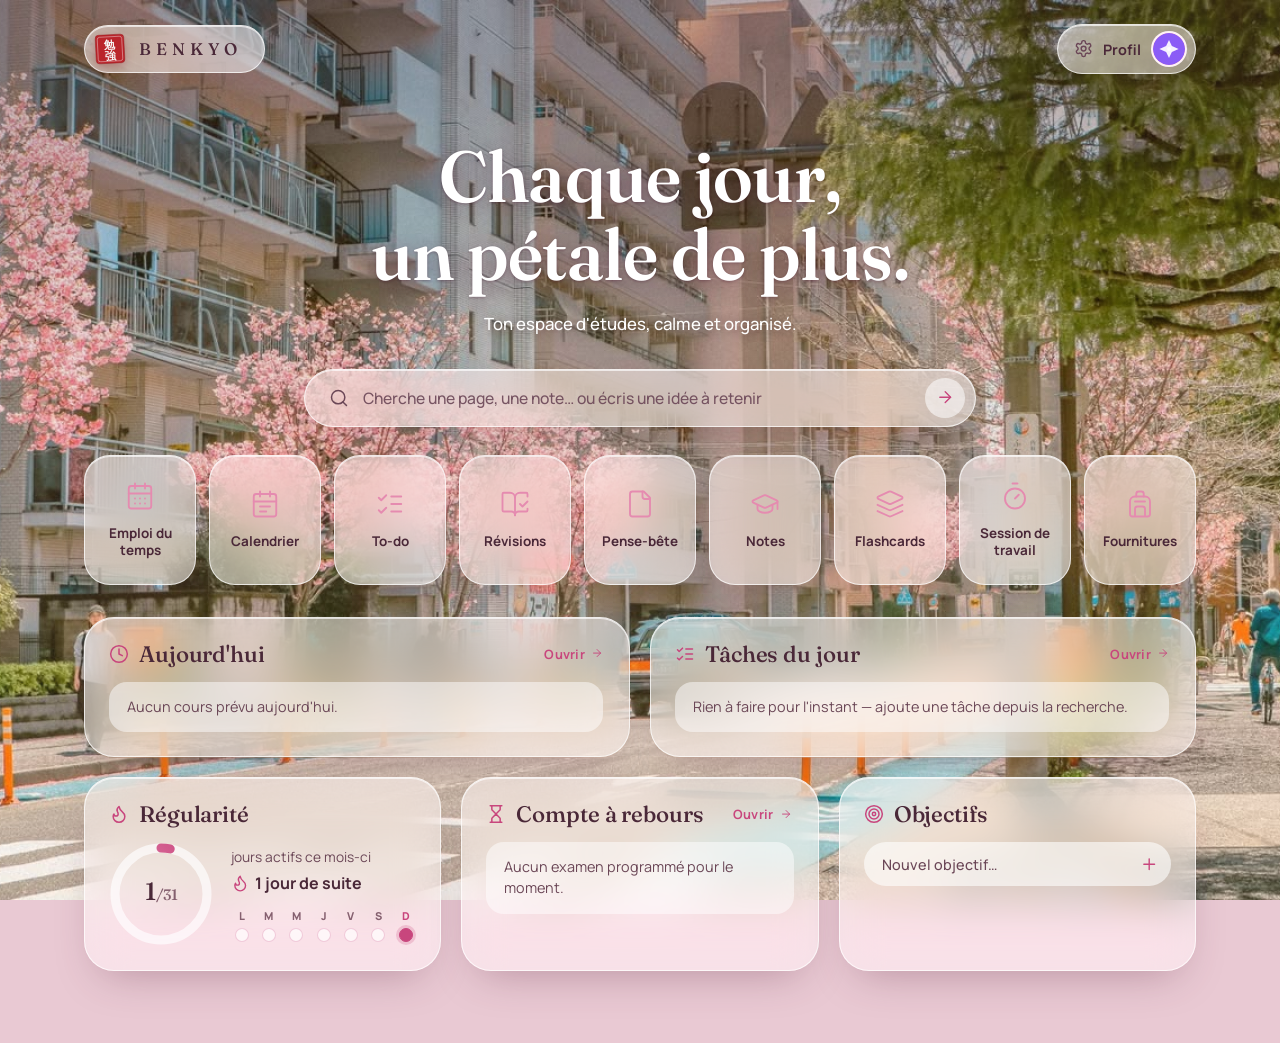
==== index.html @ 71896876 "Add files via upload" ====
<!DOCTYPE html>
<html lang="fr">
<head>
  <meta charset="UTF-8">
  <script src="firebase-config.js"></script>
  <script src="auth.js"></script>
  <meta name="viewport" content="width=device-width, initial-scale=1.0">
  <title>Benkyō — Ton espace d'études</title>
  <link rel="icon" href="favicon.ico" sizes="any">
  <link rel="icon" type="image/png" sizes="32x32" href="favicon-32x32.png">
  <link rel="icon" type="image/png" sizes="16x16" href="favicon-16x16.png">
  <link rel="icon" type="image/svg+xml" href="favicon.svg">
  <link rel="apple-touch-icon" sizes="180x180" href="apple-touch-icon.png">
  <link rel="mask-icon" href="favicon.svg" color="#c1272d">
  <meta name="theme-color" content="#e9c9d3">
  <link rel="preconnect" href="https://fonts.googleapis.com">
  <link rel="preconnect" href="https://fonts.gstatic.com" crossorigin>
  <link href="https://fonts.googleapis.com/css2?family=Fraunces:opsz,wght@9..144,500;9..144,600&family=Manrope:wght@500;600;700;800&display=swap" rel="stylesheet">
  <link rel="preload" as="image" href="fond-japon.jpg">
  <link rel="stylesheet" href="home.css">
  <script defer src="sakura.js"></script>
</head>
<body class="home">

  <!-- Icônes (sprite SVG) -->
  <svg width="0" height="0" style="position:absolute" aria-hidden="true" focusable="false">
    <defs>
      <linearGradient id="ringGrad" x1="0" y1="0" x2="1" y2="1"><stop offset="0" stop-color="#f4a3c4"/><stop offset="1" stop-color="#c8467d"/></linearGradient>
      <symbol id="i-gear" viewBox="0 0 24 24"><path d="M12.22 2h-.44a2 2 0 0 0-2 2v.18a2 2 0 0 1-1 1.73l-.43.25a2 2 0 0 1-2 0l-.15-.08a2 2 0 0 0-2.73.73l-.22.38a2 2 0 0 0 .73 2.73l.15.1a2 2 0 0 1 1 1.72v.51a2 2 0 0 1-1 1.74l-.15.09a2 2 0 0 0-.73 2.73l.22.38a2 2 0 0 0 2.73.73l.15-.08a2 2 0 0 1 2 0l.43.25a2 2 0 0 1 1 1.73V20a2 2 0 0 0 2 2h.44a2 2 0 0 0 2-2v-.18a2 2 0 0 1 1-1.73l.43-.25a2 2 0 0 1 2 0l.15.08a2 2 0 0 0 2.73-.73l.22-.39a2 2 0 0 0-.73-2.73l-.15-.08a2 2 0 0 1-1-1.74v-.5a2 2 0 0 1 1-1.74l.15-.09a2 2 0 0 0 .73-2.73l-.22-.38a2 2 0 0 0-2.73-.73l-.15.08a2 2 0 0 1-2 0l-.43-.25a2 2 0 0 1-1-1.73V4a2 2 0 0 0-2-2z"/><circle cx="12" cy="12" r="3"/></symbol>
      <symbol id="i-search" viewBox="0 0 24 24"><circle cx="11" cy="11" r="8"/><path d="m21 21-4.3-4.3"/></symbol>
      <symbol id="i-arrow" viewBox="0 0 24 24"><path d="M5 12h14"/><path d="m12 5 7 7-7 7"/></symbol>
      <symbol id="i-timetable" viewBox="0 0 24 24"><rect width="18" height="18" x="3" y="4" rx="2"/><path d="M16 2v4M8 2v4M3 10h18"/><path d="M8 14h.01M12 14h.01M16 14h.01M8 18h.01M12 18h.01M16 18h.01"/></symbol>
      <symbol id="i-calendar" viewBox="0 0 24 24"><path d="M8 2v4M16 2v4"/><rect width="18" height="18" x="3" y="4" rx="2"/><path d="M3 10h18M8 14h8M8 18h5"/></symbol>
      <symbol id="i-todo" viewBox="0 0 24 24"><path d="m3 17 2 2 4-4"/><path d="m3 7 2 2 4-4"/><path d="M13 6h8M13 12h8M13 18h8"/></symbol>
      <symbol id="i-revise" viewBox="0 0 24 24"><path d="M12 21V7"/><path d="m16 12 2 2 4-4"/><path d="M22 6V4a1 1 0 0 0-1-1h-5a4 4 0 0 0-4 4 4 4 0 0 0-4-4H3a1 1 0 0 0-1 1v13a1 1 0 0 0 1 1h6a3 3 0 0 1 3 3 3 3 0 0 1 3-3h6a1 1 0 0 0 1-1v-1.3"/></symbol>
      <symbol id="i-note" viewBox="0 0 24 24"><path d="M15 2H6a2 2 0 0 0-2 2v16a2 2 0 0 0 2 2h12a2 2 0 0 0 2-2V7Z"/><path d="M14 2v4a2 2 0 0 0 2 2h4"/></symbol>
      <symbol id="i-grades" viewBox="0 0 24 24"><path d="M21.42 10.922a1 1 0 0 0-.019-1.838L12.83 5.18a2 2 0 0 0-1.66 0L2.6 9.08a1 1 0 0 0 0 1.832l8.57 3.908a2 2 0 0 0 1.66 0z"/><path d="M22 10v6"/><path d="M6 12.5V16a6 3 0 0 0 12 0v-3.5"/></symbol>
      <symbol id="i-layers" viewBox="0 0 24 24"><path d="M12.83 2.18a2 2 0 0 0-1.66 0L2.6 6.08a1 1 0 0 0 0 1.83l8.58 3.91a2 2 0 0 0 1.66 0l8.58-3.9a1 1 0 0 0 0-1.83Z"/><path d="m22 17.65-9.17 4.16a2 2 0 0 1-1.66 0L2 17.65"/><path d="m22 12.65-9.17 4.16a2 2 0 0 1-1.66 0L2 12.65"/></symbol>
      <symbol id="i-timer" viewBox="0 0 24 24"><path d="M10 2h4"/><path d="m12 14 3-3"/><circle cx="12" cy="14" r="8"/></symbol>
      <symbol id="i-bag" viewBox="0 0 24 24"><path d="M4 10a4 4 0 0 1 4-4h8a4 4 0 0 1 4 4v10a2 2 0 0 1-2 2H6a2 2 0 0 1-2-2Z"/><path d="M9 6V4a2 2 0 0 1 2-2h2a2 2 0 0 1 2 2v2"/><path d="M8 21v-5a2 2 0 0 1 2-2h4a2 2 0 0 1 2 2v5"/><path d="M8 10h8"/></symbol>
      <symbol id="i-clock" viewBox="0 0 24 24"><circle cx="12" cy="12" r="10"/><path d="M12 6v6l4 2"/></symbol>
      <symbol id="i-flame" viewBox="0 0 24 24"><path d="M8.5 14.5A2.5 2.5 0 0 0 11 12c0-1.38-.5-2-1-3-1.07-2.14-.22-4.05 2-6 .5 2.5 2 4.9 4 6.5 2 1.6 3 3.5 3 5.5a7 7 0 1 1-14 0c0-1.15.43-2.29 1-3a2.5 2.5 0 0 0 2.5 2.5z"/></symbol>
      <symbol id="i-hourglass" viewBox="0 0 24 24"><path d="M5 22h14"/><path d="M5 2h14"/><path d="M17 22v-4.17a2 2 0 0 0-.59-1.42L12 12l-4.41 4.41A2 2 0 0 0 7 17.83V22"/><path d="M7 2v4.17a2 2 0 0 0 .59 1.42L12 12l4.41-4.41A2 2 0 0 0 17 6.17V2"/></symbol>
      <symbol id="i-target" viewBox="0 0 24 24"><circle cx="12" cy="12" r="10"/><circle cx="12" cy="12" r="6"/><circle cx="12" cy="12" r="2"/></symbol>
      <symbol id="i-plus" viewBox="0 0 24 24"><path d="M5 12h14"/><path d="M12 5v14"/></symbol>
      <symbol id="i-x" viewBox="0 0 24 24"><path d="M18 6 6 18"/><path d="m6 6 12 12"/></symbol>
      <symbol id="i-pencil" viewBox="0 0 24 24"><path d="M21.174 6.812a1 1 0 0 0-3.986-3.987L3.842 16.174a2 2 0 0 0-.5.83l-1.321 4.352a.5.5 0 0 0 .623.622l4.353-1.32a2 2 0 0 0 .83-.497z"/></symbol>
    </defs>
  </svg>

  <div class="bg" aria-hidden="true"></div>

  <div class="shell">

    <!-- Barre du haut : logo + nom du site / profil -->
    <header class="topbar">
      <a href="index.html" class="brand glass" aria-label="Benkyō — accueil">
        <svg class="logo" role="img" aria-label="Benkyō" xmlns="http://www.w3.org/2000/svg" viewBox="0 0 100 100">
  <g transform="rotate(-3 50 50)">
    <rect x="8" y="8" width="84" height="84" rx="10" fill="#c1272d"/>
    <rect x="8" y="8" width="84" height="84" rx="10" fill="none" stroke="#8f1a1f" stroke-width="2" opacity="0.6"/>
    <rect x="14" y="14" width="72" height="72" rx="7" fill="none" stroke="#ffffff" stroke-width="1.4" opacity="0.85"/>
    <text x="50" y="41" text-anchor="middle" dominant-baseline="middle" font-family="'Noto Serif JP','Hiragino Mincho ProN',serif" font-size="33" fill="#ffffff" font-weight="700">勉</text>
    <text x="50" y="75" text-anchor="middle" dominant-baseline="middle" font-family="'Noto Serif JP','Hiragino Mincho ProN',serif" font-size="33" fill="#ffffff" font-weight="700">強</text>
    <circle cx="15" cy="86" r="2.2" fill="#ffffff" opacity="0.18"/>
    <circle cx="88" cy="16" r="1.6" fill="#ffffff" opacity="0.15"/>
    <rect x="8" y="8" width="84" height="84" rx="10" fill="#000000" opacity="0.03"/>
  </g>
</svg>
        <span>BENKYO</span>
      </a>
      <a href="profil.html" class="profile-btn glass" aria-label="Mon profil">
        <svg class="icon"><use href="#i-gear"/></svg>
        <b>Profil</b>
        <img id="profile-img" alt="" hidden>
        <span id="profile-fallback" class="avatar-fallback"></span>
      </a>
    </header>

    <!-- Titre accrocheur -->
    <section class="hero">
      <h1>Chaque jour,<br>un pétale de plus.</h1>
      <p>Ton espace d'études, calme et organisé.</p>
    </section>

    <!-- Recherche / capture rapide -->
    <div class="search-wrap">
      <form class="search glass" id="search-form" role="search" autocomplete="off">
        <svg class="icon"><use href="#i-search"/></svg>
        <input id="q" type="text" placeholder="Cherche une page, une note… ou écris une idée à retenir" aria-label="Rechercher ou noter une idée" aria-controls="results" aria-expanded="false" maxlength="300">
        <button class="go" type="submit" aria-label="Valider"><svg class="icon"><use href="#i-arrow"/></svg></button>
      </form>
      <div class="results" id="results" role="listbox" hidden></div>
    </div>

    <!-- Navigation principale : une carte par onglet -->
    <nav class="nav-grid" aria-label="Navigation principale">
      <a class="nav-card glass" href="emploi-du-temps.html"><svg class="icon"><use href="#i-timetable"/></svg>Emploi du temps</a>
      <a class="nav-card glass" href="calendrier.html"><svg class="icon"><use href="#i-calendar"/></svg>Calendrier</a>
      <a class="nav-card glass" href="todo.html"><svg class="icon"><use href="#i-todo"/></svg>To-do</a>
      <a class="nav-card glass" href="revisions.html"><svg class="icon"><use href="#i-revise"/></svg>Révisions</a>
      <a class="nav-card glass" href="pense-bete.html"><svg class="icon"><use href="#i-note"/></svg>Pense-bête</a>
      <a class="nav-card glass" href="notes-moyennes.html"><svg class="icon"><use href="#i-grades"/></svg>Notes</a>
      <a class="nav-card glass" href="flashcards.html"><svg class="icon"><use href="#i-layers"/></svg>Flashcards</a>
      <a class="nav-card glass" href="pomodoro.html"><svg class="icon"><use href="#i-timer"/></svg>Session de travail</a>
      <a class="nav-card glass" href="fournitures.html"><svg class="icon"><use href="#i-bag"/></svg>Fournitures</a>
    </nav>

    <!-- Widgets -->
    <main class="widgets">

      <section class="w w-6 glass" aria-labelledby="h-today">
        <div class="w-head">
          <svg class="icon"><use href="#i-clock"/></svg>
          <h2 id="h-today">Aujourd'hui</h2>
          <a class="w-link" href="emploi-du-temps.html">Ouvrir <svg class="icon"><use href="#i-arrow"/></svg></a>
        </div>
        <ul class="list" id="w-timetable"></ul>
      </section>

      <section class="w w-6 glass" aria-labelledby="h-todos">
        <div class="w-head">
          <svg class="icon"><use href="#i-todo"/></svg>
          <h2 id="h-todos">Tâches du jour</h2>
          <a class="w-link" href="todo.html">Ouvrir <svg class="icon"><use href="#i-arrow"/></svg></a>
        </div>
        <ul class="list" id="w-todos"></ul>
      </section>

      <section class="w w-4 glass" aria-labelledby="h-reg">
        <div class="w-head">
          <svg class="icon"><use href="#i-flame"/></svg>
          <h2 id="h-reg">Régularité</h2>
        </div>
        <div class="reg">
          <div class="ring" id="ring" role="img" aria-label="Jours actifs ce mois-ci">
            <svg viewBox="0 0 104 104"><circle class="track" cx="52" cy="52" r="46"/><circle class="bar" cx="52" cy="52" r="46"/></svg>
            <b id="ring-txt">0<small>/30</small></b>
          </div>
          <div class="reg-info">
            jours actifs ce mois-ci
            <strong><svg class="icon"><use href="#i-flame"/></svg><span id="streak">0 jour de suite</span></strong>
            <div class="week" id="week"></div>
          </div>
        </div>
      </section>

      <section class="w w-4 glass" aria-labelledby="h-cd">
        <div class="w-head">
          <svg class="icon"><use href="#i-hourglass"/></svg>
          <h2 id="h-cd">Compte à rebours</h2>
          <button class="w-link" type="button" id="cd-open">Ouvrir <svg class="icon"><use href="#i-arrow"/></svg></button>
        </div>
        <div id="w-cd"></div>
      </section>

      <section class="w w-4 glass" aria-labelledby="h-goals">
        <div class="w-head">
          <svg class="icon"><use href="#i-target"/></svg>
          <h2 id="h-goals">Objectifs</h2>
        </div>
        <form class="goal-form" id="goal-form" autocomplete="off">
          <input id="goal-input" type="text" placeholder="Nouvel objectif…" aria-label="Nouvel objectif" maxlength="120">
          <button type="submit" aria-label="Ajouter l'objectif"><svg class="icon"><use href="#i-plus"/></svg></button>
        </form>
        <ul class="list goals" id="w-goals"></ul>
      </section>

    </main>
  </div>

  <!-- Modale : compte à rebours -->
  <div class="modal" id="cd-modal" hidden>
    <form class="sheet glass" id="cd-form" role="dialog" aria-modal="true" aria-labelledby="cd-title">
      <h3 id="cd-title">Compte à rebours</h3>
      <label for="cd-name">Examen / concours</label>
      <input id="cd-name" type="text" placeholder="Ex. : Bac de français" maxlength="80" required>
      <label for="cd-date">Date</label>
      <input id="cd-date" type="date" required>
      <div class="row">
        <button type="button" class="btn danger" id="cd-clear">Supprimer</button>
        <button type="button" class="btn ghost" id="cd-cancel">Annuler</button>
        <button type="submit" class="btn primary">Enregistrer</button>
      </div>
    </form>
  </div>

  <div class="toast glass" id="toast" role="status" aria-live="polite"></div>

  <script src="app.js"></script>
  <script>
  (function () {
    'use strict';

    // Affichage immédiat de la photo de profil (évite le flash du placeholder)
    function setAvatar(src) {
      var img = document.getElementById('profile-img'), fb = document.getElementById('profile-fallback');
      if (!src) return;
      img.onload = function () { img.hidden = false; fb.hidden = true; };
      img.src = src;
    }
    try { var p0 = JSON.parse(localStorage.getItem('benkyo_profile') || 'null'); if (p0 && p0.img) setAvatar(p0.img); } catch (e) {}

    var state = BenkyoStorage.load();
    BenkyoStorage.autoFlushOn(state);
    function save() { BenkyoStorage.save(state); }
    if (state.profile && state.profile.img) setAvatar(state.profile.img);

    // ---------- Utilitaires ----------
    function $(id) { return document.getElementById(id); }
    function esc(s) { return String(s == null ? '' : s).replace(/[&<>"']/g, function (c) { return { '&': '&amp;', '<': '&lt;', '>': '&gt;', '"': '&quot;', "'": '&#39;' }[c]; }); }
    function norm(s) { return String(s || '').toLowerCase().normalize('NFD').replace(/[̀-ͯ]/g, ''); }
    function stripHtml(s) { var d = document.createElement('div'); d.innerHTML = String(s || ''); return d.textContent || ''; }
    function pad(n) { return String(n).padStart(2, '0'); }
    function localKey(d) { return d.getFullYear() + '-' + pad(d.getMonth() + 1) + '-' + pad(d.getDate()); }
    // Même clé que la page To-do (elle utilise la date ISO) pour afficher les mêmes tâches
    function todoKey(d) { return d.toISOString().split('T')[0]; }
    function icon(id) { return '<svg class="icon"><use href="#i-' + id + '"/></svg>'; }
    var toastTimer;
    function toast(msg) {
      var t = $('toast'); t.textContent = msg; t.classList.add('show');
      clearTimeout(toastTimer); toastTimer = setTimeout(function () { t.classList.remove('show'); }, 2400);
    }

    // ---------- Série (même logique qu'avant) ----------
    function checkStreak() {
      if (!state.streak) state.streak = { count: 1, lastLogin: '' };
      var today = new Date().toDateString();
      if (state.streak.lastLogin !== today) {
        var y = new Date(); y.setDate(y.getDate() - 1);
        state.streak.count = (state.streak.lastLogin === y.toDateString()) ? (state.streak.count || 0) + 1 : 1;
        state.streak.lastLogin = today;
        save();
      }
    }

    // ---------- Aujourd'hui : emploi du temps ----------
    function renderTimetable() {
      var now = new Date(), idx = (now.getDay() + 6) % 7, ul = $('w-timetable');
      var mins = now.getHours() * 60 + now.getMinutes();
      function toMin(t) { var m = /^(\d{1,2}):(\d{2})/.exec(t || ''); return m ? +m[1] * 60 + +m[2] : 0; }
      var items = (state.timetable || []).filter(function (i) { return parseInt(i.day, 10) === idx; })
        .sort(function (a, b) { return toMin(a.start) - toMin(b.start); });
      if (!items.length) { ul.innerHTML = '<li class="empty">Aucun cours prévu aujourd\'hui.</li>'; return; }
      ul.innerHTML = items.map(function (i) {
        var live = mins >= toMin(i.start) && mins < toMin(i.end);
        var col = /^#[0-9a-f]{3,8}$/i.test(i.color || '') ? i.color : '';
        return '<li class="item' + (live ? ' now' : '') + '"><span class="dot"' + (col ? ' style="background:' + col + '"' : '') + '></span>' +
          '<span class="name">' + esc(i.title) + '</span>' + (live ? '<span class="live">En cours</span>' : '') +
          '<span class="when">' + esc(i.start) + ' – ' + esc(i.end) + '</span></li>';
      }).join('');
    }

    // ---------- Tâches du jour ----------
    function renderTodos() {
      var key = todoKey(new Date()), ul = $('w-todos');
      var items = (state.todos && state.todos[key]) || [];
      if (!items.length) { ul.innerHTML = '<li class="empty">Rien à faire pour l\'instant — ajoute une tâche depuis la recherche.</li>'; return; }
      ul.innerHTML = items.map(function (t, i) {
        return '<li class="item' + (t.done ? ' done' : '') + '"><input class="check" type="checkbox" data-i="' + i + '"' + (t.done ? ' checked' : '') + ' aria-label="Terminée">' +
          '<span class="name">' + esc(stripHtml(t.text)) + '</span>' + (t.time ? '<span class="when">' + esc(t.time) + '</span>' : '') + '</li>';
      }).join('');
    }
    $('w-todos').addEventListener('change', function (e) {
      var cb = e.target.closest('.check'); if (!cb) return;
      var key = todoKey(new Date()), it = state.todos[key] && state.todos[key][+cb.dataset.i];
      if (!it) return;
      it.done = cb.checked; save(); renderTodos();
      if (it.done && typeof confetti === 'function') confetti({ particleCount: 30, spread: 60, origin: { y: 0.4 } });
    });

    // ---------- Régularité ----------
    function activeDays() {
      var set = {}, s = state.stats || {}, k;
      for (k in (s.dailyLog || {})) if (s.dailyLog[k] > 0) set[k] = 1;
      for (k in (state.manualStudy || {})) if (state.manualStudy[k] > 0) set[k] = 1;
      for (k in ((state.stampBook || {}).entries || {})) set[k] = 1;
      // jours de connexion consécutifs de la série en cours
      var st = state.streak;
      if (st && st.lastLogin && st.count > 0) {
        var d = new Date(st.lastLogin);
        if (!isNaN(d)) for (var i = 0; i < st.count && i < 400; i++) { set[localKey(d)] = 1; d.setDate(d.getDate() - 1); }
      }
      return set;
    }
    function renderRegularity() {
      var set = activeDays(), now = new Date();
      var total = new Date(now.getFullYear(), now.getMonth() + 1, 0).getDate(), n = 0;
      for (var d = 1; d <= total; d++) if (set[now.getFullYear() + '-' + pad(now.getMonth() + 1) + '-' + pad(d)]) n++;
      $('ring').style.setProperty('--p', Math.min(1, n / total));
      $('ring-txt').innerHTML = n + '<small>/' + total + '</small>';
      var c = (state.streak && state.streak.count) || 0;
      $('streak').textContent = c + (c > 1 ? ' jours de suite' : ' jour de suite');
      var L = ['D', 'L', 'M', 'M', 'J', 'V', 'S'], html = '';
      for (var i = 6; i >= 0; i--) {
        var dd = new Date(now); dd.setDate(now.getDate() - i);
        html += '<span class="' + (set[localKey(dd)] ? 'on ' : '') + (i === 0 ? 'today' : '') + '" title="' + dd.toLocaleDateString('fr-FR', { weekday: 'long', day: 'numeric', month: 'long' }) + '">' + L[dd.getDay()] + '<i></i></span>';
      }
      $('week').innerHTML = html;
    }

    // ---------- Compte à rebours ----------
    function renderCountdown() {
      var box = $('w-cd'), cd = state.examCountdown;
      if (!cd || !cd.date) { box.innerHTML = '<button type="button" class="empty" id="cd-empty">Aucun examen programmé pour le moment.</button>'; $('cd-empty').onclick = openCd; return; }
      var target = new Date(cd.date + 'T00:00:00'), n = new Date();
      var diff = Math.round((target - new Date(n.getFullYear(), n.getMonth(), n.getDate())) / 86400000);
      var big, small;
      if (diff > 1) { big = diff; small = 'jours'; } else if (diff === 1) { big = 'J-1'; small = 'demain'; }
      else if (diff === 0) { big = 'J'; small = 'aujourd\'hui'; } else { big = '—'; small = 'date passée'; }
      box.innerHTML = '<div class="cd"><div><div class="t">' + esc(cd.title) + '</div><div class="d">' +
        target.toLocaleDateString('fr-FR', { weekday: 'long', day: 'numeric', month: 'long' }) + '</div></div>' +
        '<div class="n">' + big + '<small>' + small + '</small></div></div>';
    }
    function openCd() {
      var cd = state.examCountdown || {};
      $('cd-name').value = cd.title || ''; $('cd-date').value = cd.date || '';
      $('cd-clear').hidden = !cd.date;
      $('cd-modal').hidden = false; $('cd-name').focus();
    }
    function closeCd() { $('cd-modal').hidden = true; }
    $('cd-open').onclick = openCd;
    $('cd-cancel').onclick = closeCd;
    $('cd-modal').addEventListener('mousedown', function (e) { if (e.target === this) closeCd(); });
    $('cd-clear').onclick = function () { state.examCountdown = null; save(); renderCountdown(); closeCd(); };
    $('cd-form').onsubmit = function (e) {
      e.preventDefault();
      state.examCountdown = { title: $('cd-name').value.trim(), date: $('cd-date').value };
      save(); renderCountdown(); closeCd();
    };

    // ---------- Objectifs ----------
    function renderGoals() {
      var ul = $('w-goals'), g = state.goals || [];
      ul.innerHTML = g.map(function (x) {
        return '<li class="item' + (x.done ? ' done' : '') + '"><input class="check" type="checkbox" data-id="' + x.id + '"' + (x.done ? ' checked' : '') + ' aria-label="Atteint">' +
          '<span class="name">' + esc(x.text) + '</span><button type="button" class="del" data-del="' + x.id + '" aria-label="Supprimer">' + icon('x') + '</button></li>';
      }).join('');
    }
    $('goal-form').onsubmit = function (e) {
      e.preventDefault();
      var inp = $('goal-input'), t = inp.value.trim(); if (!t) return;
      if (!Array.isArray(state.goals)) state.goals = [];
      state.goals.push({ id: Date.now(), text: t, done: false });
      inp.value = ''; save(); renderGoals();
    };
    $('w-goals').addEventListener('change', function (e) {
      var cb = e.target.closest('.check'); if (!cb) return;
      var g = state.goals.find(function (x) { return String(x.id) === cb.dataset.id; }); if (!g) return;
      g.done = cb.checked; save(); renderGoals();
      if (g.done) {
        if (typeof confetti === 'function') confetti({ particleCount: 40, spread: 65, origin: { y: 0.7 } });
        if (state.goals.every(function (x) { return x.done; })) toast('Bravo, tous tes objectifs sont atteints ! 🌸');
      }
    });
    $('w-goals').addEventListener('click', function (e) {
      var b = e.target.closest('[data-del]'); if (!b) return;
      state.goals = state.goals.filter(function (x) { return String(x.id) !== b.dataset.del; });
      save(); renderGoals();
    });

    // ---------- Recherche & capture rapide ----------
    var PAGES = [
      { label: 'Emploi du temps', href: 'emploi-du-temps.html', ic: 'timetable', kw: 'cours horaires planning semaine edt' },
      { label: 'Calendrier', href: 'calendrier.html', ic: 'calendar', kw: 'evenements dates echeances agenda' },
      { label: 'To-do', href: 'todo.html', ic: 'todo', kw: 'taches liste a faire devoirs todo' },
      { label: 'Révisions', href: 'revisions.html', ic: 'revise', kw: 'reviser chapitres courbe oubli' },
      { label: 'Pense-bête', href: 'pense-bete.html', ic: 'note', kw: 'notes idees memo' },
      { label: 'Notes & moyennes', href: 'notes-moyennes.html', ic: 'grades', kw: 'notes moyennes resultats evaluations coefficients' },
      { label: 'Flashcards', href: 'flashcards.html', ic: 'layers', kw: 'apprentissage cartes memoriser texte a trous' },
      { label: 'Session de travail', href: 'pomodoro.html', ic: 'timer', kw: 'pomodoro minuteur focus concentration chrono examen blanc session immersive youtube live bilan' },
      { label: 'Fournitures', href: 'fournitures.html', ic: 'bag', kw: 'achats materiel liste de courses' },
      { label: 'Profil', href: 'profil.html', ic: 'gear', kw: 'profil reglages carnet tampons moral resultats' }
    ];
    var results = [], cur = 0;

    function buildResults(raw) {
      var q = norm(raw.trim()), out = [];
      if (q) {
        PAGES.forEach(function (p) { if (norm(p.label).indexOf(q) > -1 || p.kw.indexOf(q) > -1) out.push({ g: 'Pages', ic: p.ic, text: p.label, href: p.href }); });
        var c = 0;
        (state.notes || []).forEach(function (n) {
          var txt = stripHtml((n.title || '') + ' ' + (n.content || ''));
          if (c < 3 && norm(txt).indexOf(q) > -1) { c++; out.push({ g: 'Pense-bête', ic: 'note', text: (n.title || '').trim() || txt.trim().slice(0, 70) || 'Note', href: 'pense-bete.html' }); }
        });
        c = 0;
        Object.keys(state.todos || {}).sort().reverse().forEach(function (k) {
          (state.todos[k] || []).forEach(function (t) {
            var txt = stripHtml(t.text);
            if (c < 3 && norm(txt).indexOf(q) > -1) { c++; out.push({ g: 'Tâches', ic: 'todo', text: txt, sub: k, href: 'todo.html' }); }
          });
        });
        c = 0;
        (state.decks || []).forEach(function (d) { if (c < 2 && norm(d.title).indexOf(q) > -1) { c++; out.push({ g: 'Apprentissage', ic: 'layers', text: d.title, href: 'flashcards.html' }); } });
        (state.courses || []).forEach(function (co) {
          var hit = norm(co.subject + ' ' + co.title).indexOf(q) > -1 || (co.chapters || []).some(function (ch) { return norm(ch.title).indexOf(q) > -1; });
          if (c < 4 && hit) { c++; out.push({ g: 'Apprentissage', ic: 'revise', text: co.title, sub: co.subject, href: 'revisions.html' }); }
        });
        c = 0;
        (state.events || []).forEach(function (ev) { if (c < 2 && norm(ev.title).indexOf(q) > -1) { c++; out.push({ g: 'Calendrier', ic: 'calendar', text: ev.title, sub: ev.date, href: 'calendrier.html' }); } });
        out = out.slice(0, 8);
        out.push({ g: 'Retenir cette idée', ic: 'plus', text: 'Ajouter au pense-bête', sub: '« ' + raw.trim() + ' »', action: 'note', cls: 'action' });
        out.push({ g: 'Retenir cette idée', ic: 'plus', text: 'Ajouter aux tâches du jour', sub: '« ' + raw.trim() + ' »', action: 'todo', cls: 'action' });
      }
      return out;
    }
    function drawResults() {
      var box = $('results');
      if (!results.length) { box.hidden = true; $('q').setAttribute('aria-expanded', 'false'); return; }
      var html = '', last = '';
      results.forEach(function (r, i) {
        if (r.g !== last) { html += '<div class="res-group">' + esc(r.g) + '</div>'; last = r.g; }
        html += '<button type="button" role="option" class="res ' + (r.cls || '') + (i === cur ? ' on' : '') + '" data-i="' + i + '">' + icon(r.ic) +
          '<span class="txt">' + esc(r.text) + (r.sub ? '<span class="sub">' + esc(r.sub) + '</span>' : '') + '</span>' + (r.href ? '<span class="tag">Ouvrir</span>' : '') + '</button>';
      });
      box.innerHTML = html; box.hidden = false; $('q').setAttribute('aria-expanded', 'true');
      var on = box.querySelector('.on'); if (on && on.scrollIntoView) on.scrollIntoView({ block: 'nearest' });
    }
    function choose(i) {
      var r = results[i]; if (!r) return;
      var txt = $('q').value.trim();
      if (r.href) { location.href = r.href; return; }
      if (r.action === 'note') {
        if (!Array.isArray(state.notes)) state.notes = [];
        state.notes.push({ title: '', content: esc(txt), font: 'sans-serif', color: '#e2e8f0' });
        save(); toast('Ajouté au pense-bête ✓');
      } else if (r.action === 'todo') {
        if (!state.todos) state.todos = {};
        var k = todoKey(new Date());
        (state.todos[k] = state.todos[k] || []).push({ text: esc(txt), desc: '', duration: 30, time: '', urgency: 2, done: false });
        save(); renderTodos(); toast('Ajouté aux tâches du jour ✓');
      }
      $('q').value = ''; results = []; drawResults();
    }
    var q = $('q');
    q.addEventListener('input', function () { results = buildResults(q.value); cur = 0; drawResults(); });
    q.addEventListener('focus', function () { if (q.value.trim()) { results = buildResults(q.value); drawResults(); } });
    q.addEventListener('keydown', function (e) {
      if (e.key === 'ArrowDown' && results.length) { e.preventDefault(); cur = (cur + 1) % results.length; drawResults(); }
      else if (e.key === 'ArrowUp' && results.length) { e.preventDefault(); cur = (cur - 1 + results.length) % results.length; drawResults(); }
      else if (e.key === 'Escape') { results = []; drawResults(); }
    });
    $('search-form').onsubmit = function (e) { e.preventDefault(); if (!results.length) results = buildResults(q.value); choose(cur); };
    $('results').addEventListener('mousedown', function (e) { e.preventDefault(); });
    $('results').addEventListener('click', function (e) { var b = e.target.closest('.res'); if (b) choose(+b.dataset.i); });
    document.addEventListener('click', function (e) { if (!e.target.closest('.search-wrap')) { results = []; drawResults(); } });
    document.addEventListener('keydown', function (e) {
      if (e.key === 'Escape' && !$('cd-modal').hidden) closeCd();
      if (e.key === '/' && document.activeElement.tagName !== 'INPUT' && $('cd-modal').hidden) { e.preventDefault(); q.focus(); }
    });

    // ---------- Démarrage ----------
    checkStreak();
    renderTimetable(); renderTodos(); renderRegularity(); renderCountdown(); renderGoals();
    // Rafraîchit « En cours » chaque minute
    setInterval(renderTimetable, 60000);
    // Si l'on revient sur l'onglet via le bouton « Retour », on recharge les données à jour
    window.addEventListener('pageshow', function (e) { if (e.persisted) location.reload(); });
  })();
  </script>
</body>
</html>
---- home.css ----
/* =========================================================================
   BENKYŌ — Page d'accueil « Sakura glass »
   Feuille de style propre à index.html (n'est PAS chargée sur les autres
   pages, qui gardent style.css / tailwind.css).
   ========================================================================= */

:root {
  --ink: #4a2838;            /* texte principal : prune profond, lisible sur verre clair */
  --ink-soft: #6b4757;       /* texte secondaire */
  --ink-faint: #85606f;
  --rose: #c8467d;           /* accent : liens, icônes actives */
  --rose-soft: #e58bb0;      /* icônes pastel */
  --rose-pale: #fbd9e6;
  --glass: rgba(255, 249, 251, 0.52);
  --glass-strong: rgba(255, 249, 251, 0.74);
  --glass-edge: rgba(255, 255, 255, 0.72);
  --glass-shadow: 0 18px 44px -18px rgba(92, 40, 62, 0.38), inset 0 1px 0 rgba(255, 255, 255, 0.65);
  --radius-xl: 30px;
  --radius-lg: 22px;
  --f-display: 'Fraunces', 'Iowan Old Style', Georgia, 'Times New Roman', serif;
  --f-body: 'Manrope', 'Segoe UI', system-ui, -apple-system, sans-serif;
}

* { box-sizing: border-box; }
html { -webkit-text-size-adjust: 100%; }

body.home {
  margin: 0;
  min-height: 100vh;
  font-family: var(--f-body);
  color: var(--ink);
  background: #e9c9d3;
  -webkit-font-smoothing: antialiased;
}

/* ---------- Arrière-plan : rue japonaise sous les cerisiers ---------- */
.bg {
  position: fixed;
  inset: 0;
  z-index: -1;
  background:
    linear-gradient(180deg, rgba(58, 24, 42, 0.34) 0%, rgba(58, 24, 42, 0.10) 34%, rgba(255, 214, 228, 0.10) 60%, rgba(255, 255, 255, 0) 100%),
    url('fond-japon.jpg') center / cover no-repeat;
}

.shell {
  width: min(1112px, 100% - 48px);
  margin: 0 auto;
  padding: 24px 0 72px;
}

/* ---------- Verre dépoli (glassmorphism) ---------- */
.glass {
  background: var(--glass);
  -webkit-backdrop-filter: blur(22px) saturate(1.5);
  backdrop-filter: blur(22px) saturate(1.5);
  border: 1px solid var(--glass-edge);
  box-shadow: var(--glass-shadow);
}
@supports not ((backdrop-filter: blur(1px)) or (-webkit-backdrop-filter: blur(1px))) {
  .glass { background: var(--glass-strong); }
}

.icon { width: 1.15em; height: 1.15em; flex: none; fill: none; stroke: currentColor; stroke-width: 1.8; stroke-linecap: round; stroke-linejoin: round; }

a { color: inherit; text-decoration: none; }
button { font: inherit; color: inherit; cursor: pointer; }
:focus-visible { outline: 2px solid var(--rose); outline-offset: 3px; }

/* ---------- Barre du haut ---------- */
.topbar { display: flex; justify-content: space-between; align-items: center; gap: 12px; }
.brand {
  display: inline-flex; align-items: center; gap: 12px;
  padding: 6px 22px 6px 8px; border-radius: 999px;
  transition: transform .2s ease;
}
.brand:hover { transform: translateY(-1px); }
.brand .logo { display: block; width: 34px; height: 34px; flex: none; filter: drop-shadow(0 3px 5px rgba(143, 26, 31, .35)); }
.brand span { font-family: var(--f-display); font-size: 1.05rem; letter-spacing: .3em; font-weight: 500; color: var(--ink); }

.profile-btn {
  display: inline-flex; align-items: center; gap: 10px;
  padding: 6px 8px 6px 16px; border-radius: 999px;
  font-weight: 600; font-size: .9rem; color: var(--ink);
  transition: transform .2s ease;
}
.profile-btn:hover { transform: translateY(-1px); }
.profile-btn .icon { width: 1.2rem; height: 1.2rem; color: var(--ink-soft); transition: transform .5s ease; }
.profile-btn:hover .icon { transform: rotate(60deg); }
.profile-btn img, .avatar-fallback {
  width: 36px; height: 36px; border-radius: 50%; object-fit: cover;
  border: 2px solid rgba(255, 255, 255, .85); background: #f7a8c8;
}
.avatar-fallback { display: block; }
.profile-btn img[hidden], .avatar-fallback[hidden] { display: none; }

/* ---------- Hero ---------- */
.hero { text-align: center; padding: 64px 0 34px; }
.hero h1 {
  margin: 0;
  font-family: var(--f-display);
  font-weight: 600;
  font-size: clamp(2.5rem, 6.4vw, 4.5rem);
  line-height: 1.08;
  letter-spacing: -.01em;
  color: #fff;
  text-shadow: 0 2px 28px rgba(70, 25, 48, .45), 0 1px 3px rgba(70, 25, 48, .35);
}
.hero p {
  margin: 18px 0 0; color: #fff; font-weight: 500; font-size: 1.05rem;
  text-shadow: 0 1px 14px rgba(70, 25, 48, .55);
}

/* ---------- Recherche ---------- */
.search-wrap { position: relative; width: min(672px, 100%); margin: 0 auto 28px; z-index: 5; }
.search {
  display: flex; align-items: center; gap: 12px;
  height: 58px; padding: 0 10px 0 24px; border-radius: 999px;
}
.search > .icon { color: var(--ink-soft); width: 1.25rem; height: 1.25rem; }
.search input {
  flex: 1; min-width: 0; height: 100%; border: 0; outline: 0; background: transparent;
  font: 500 .98rem var(--f-body); color: var(--ink);
}
.search input::placeholder { color: var(--ink-soft); opacity: .9; }
.search .go {
  width: 40px; height: 40px; border-radius: 50%; border: 0; display: grid; place-items: center;
  background: rgba(255, 255, 255, .55); color: var(--rose); transition: background .2s, transform .2s;
}
.search .go:hover { background: #fff; transform: translateX(2px); }
.search:focus-within { background: var(--glass-strong); box-shadow: var(--glass-shadow), 0 0 0 3px rgba(200, 70, 125, .25); }

.results {
  position: absolute; left: 0; right: 0; top: calc(100% + 10px);
  padding: 8px; border-radius: var(--radius-lg);
  background: var(--glass-strong); -webkit-backdrop-filter: blur(26px) saturate(1.5); backdrop-filter: blur(26px) saturate(1.5);
  border: 1px solid var(--glass-edge); box-shadow: var(--glass-shadow), 0 24px 50px -20px rgba(92, 40, 62, .5);
  max-height: min(60vh, 440px); overflow-y: auto; text-align: left;
}
.results[hidden] { display: none; }
.res-group { padding: 10px 12px 4px; font-size: .68rem; font-weight: 800; letter-spacing: .12em; text-transform: uppercase; color: var(--ink-faint); }
.res {
  display: flex; align-items: center; gap: 12px; width: 100%; padding: 10px 12px;
  border: 0; border-radius: 14px; background: transparent; text-align: left; font-size: .92rem;
}
.res .icon { color: var(--rose); }
.res .txt { flex: 1; min-width: 0; overflow: hidden; text-overflow: ellipsis; white-space: nowrap; font-weight: 600; }
.res .sub { font-size: .76rem; color: var(--ink-faint); font-weight: 500; margin-left: 6px; }
.res .tag { font-size: .72rem; font-weight: 700; color: var(--rose); }
.res:hover, .res.on { background: rgba(255, 255, 255, .8); }
.res.action .icon { color: #fff; background: var(--rose); border-radius: 8px; padding: 5px; width: 1.7rem; height: 1.7rem; stroke-width: 2.2; }

/* ---------- Cartes de navigation ---------- */
.nav-grid { display: grid; grid-template-columns: repeat(9, 1fr); gap: 13px; margin-bottom: 32px; }
.nav-card {
  display: flex; flex-direction: column; align-items: center; justify-content: center; gap: 14px;
  min-height: 130px; padding: 16px 8px; border-radius: 26px; text-align: center;
  font-weight: 700; font-size: .84rem; line-height: 1.25; color: var(--ink);
  transition: transform .25s cubic-bezier(.2, .8, .2, 1), background .25s, box-shadow .25s;
}
.nav-card .icon { width: 30px; height: 30px; stroke-width: 1.5; color: var(--rose-soft); transition: transform .25s, color .25s; }
.nav-card:hover { transform: translateY(-5px); background: var(--glass-strong); box-shadow: 0 24px 44px -16px rgba(92, 40, 62, .5), inset 0 1px 0 #fff; }
.nav-card:hover .icon { transform: scale(1.12); color: var(--rose); }

/* ---------- Widgets ---------- */
.widgets { display: grid; grid-template-columns: repeat(12, 1fr); gap: 20px; }
.w { border-radius: var(--radius-xl); padding: 22px 24px 24px; display: flex; flex-direction: column; min-width: 0; }
.w-6 { grid-column: span 6; } .w-4 { grid-column: span 4; }
.w-head { display: flex; align-items: center; gap: 10px; margin-bottom: 14px; }
.w-head .icon { color: var(--rose); width: 1.25rem; height: 1.25rem; }
.w-head h2 { margin: 0; flex: 1; font-family: var(--f-display); font-weight: 500; font-size: 1.4rem; letter-spacing: -.005em; color: var(--ink); }
.w-link {
  display: inline-flex; align-items: center; gap: 6px; border: 0; background: transparent; padding: 4px 2px;
  font-size: .8rem; font-weight: 700; color: var(--rose); letter-spacing: .02em;
}
.w-link .icon { width: .95em; height: .95em; transition: transform .2s; }
.w-link:hover .icon { transform: translateX(3px); }

.empty {
  padding: 15px 18px; border-radius: 18px; background: rgba(255, 255, 255, .5);
  font-size: .9rem; color: var(--ink-soft); line-height: 1.45;
}
button.empty { width: 100%; border: 0; text-align: left; }
button.empty:hover { background: rgba(255, 255, 255, .75); }

.list { display: flex; flex-direction: column; gap: 8px; max-height: 232px; overflow-y: auto; padding-right: 2px; margin: 0; list-style: none; padding-left: 0; }
.item {
  display: flex; align-items: center; gap: 12px; padding: 11px 14px; border-radius: 16px;
  background: rgba(255, 255, 255, .55); font-size: .92rem; font-weight: 600; position: relative;
}
.item .dot { width: 10px; height: 10px; border-radius: 50%; flex: none; background: var(--rose-soft); box-shadow: 0 0 0 3px rgba(255, 255, 255, .7); }
.item .when { margin-left: auto; font-size: .78rem; font-weight: 700; color: var(--ink-faint); white-space: nowrap; font-variant-numeric: tabular-nums; }
.item .name { min-width: 0; overflow: hidden; text-overflow: ellipsis; white-space: nowrap; }
.item.now { background: rgba(255, 255, 255, .88); box-shadow: 0 0 0 1.5px var(--rose-soft); }
.item .live { font-size: .64rem; font-weight: 800; letter-spacing: .08em; text-transform: uppercase; color: #fff; background: var(--rose); padding: 2px 8px; border-radius: 999px; }
.item.done .name { text-decoration: line-through; color: var(--ink-faint); font-weight: 500; }
.item .del { margin-left: auto; opacity: 0; border: 0; background: transparent; color: var(--ink-faint); padding: 2px; display: grid; }
.item:hover .del, .item .del:focus-visible { opacity: 1; }
.item .del:hover { color: var(--rose); }

.check { appearance: none; -webkit-appearance: none; width: 20px; height: 20px; border-radius: 7px; flex: none; margin: 0; cursor: pointer;
  border: 2px solid var(--rose-soft); background: rgba(255, 255, 255, .8); display: grid; place-items: center; transition: background .15s; }
.check:checked { background: var(--rose); border-color: var(--rose); }
.check:checked::after { content: ''; width: 5px; height: 9px; border: solid #fff; border-width: 0 2px 2px 0; transform: translateY(-1px) rotate(45deg); }

/* Régularité */
.reg { display: flex; align-items: center; gap: 18px; }
.ring { --p: 0; position: relative; width: 104px; height: 104px; flex: none; }
.ring svg { width: 100%; height: 100%; transform: rotate(-90deg); }
.ring circle { fill: none; stroke-width: 9; }
.ring .track { stroke: rgba(255, 255, 255, .65); }
.ring .bar { stroke: url(#ringGrad); stroke-linecap: round; stroke-dasharray: 289; stroke-dashoffset: calc(289 - 289 * var(--p)); transition: stroke-dashoffset .9s cubic-bezier(.2, .8, .2, 1); }
.ring b { position: absolute; inset: 0; display: flex; align-items: baseline; justify-content: center; padding-top: 34px; font-family: var(--f-display); font-size: 1.55rem; font-weight: 500; }
.ring b small { font-size: .95rem; color: var(--ink-faint); }
.reg-info { min-width: 0; font-size: .86rem; color: var(--ink-soft); }
.reg-info strong { display: flex; align-items: center; gap: 6px; margin-top: 6px; font-size: 1rem; color: var(--ink); }
.reg-info strong .icon { color: var(--rose); }
.week { display: flex; gap: 6px; margin-top: 14px; }
.week span { display: grid; justify-items: center; gap: 5px; font-size: .68rem; font-weight: 800; color: var(--ink-faint); width: 22px; }
.week i { width: 14px; height: 14px; border-radius: 50%; background: rgba(255, 255, 255, .7); border: 1.5px solid rgba(200, 70, 125, .25); }
.week .on i { background: var(--rose); border-color: var(--rose); }
.week .today { color: var(--rose); }
.week .today i { box-shadow: 0 0 0 3px rgba(200, 70, 125, .22); }

/* Compte à rebours */
.cd { display: flex; align-items: center; justify-content: space-between; gap: 14px; padding: 16px 18px; border-radius: 20px; background: rgba(255, 255, 255, .55); }
.cd .t { font-weight: 700; font-size: .98rem; overflow-wrap: anywhere; }
.cd .d { font-size: .8rem; color: var(--ink-faint); margin-top: 3px; text-transform: capitalize; }
.cd .n { text-align: right; flex: none; font-family: var(--f-display); font-size: 2.6rem; line-height: 1; font-weight: 500; color: var(--rose); }
.cd .n small { display: block; margin-top: 4px; font-family: var(--f-body); font-size: .72rem; font-weight: 700; letter-spacing: .08em; text-transform: uppercase; color: var(--ink-faint); }

/* Objectifs */
.goal-form { display: flex; align-items: center; gap: 8px; padding: 4px 6px 4px 16px; border-radius: 999px; background: rgba(255, 255, 255, .6); margin-bottom: 10px; }
.goal-form input { flex: 1; min-width: 0; height: 36px; border: 0; outline: 0; background: transparent; font: 500 .9rem var(--f-body); color: var(--ink); }
.goal-form input::placeholder { color: var(--ink-soft); }
.goal-form button { width: 32px; height: 32px; border: 0; border-radius: 50%; display: grid; place-items: center; background: transparent; color: var(--rose); }
.goal-form button:hover { background: #fff; }
.list.goals { max-height: 150px; }

/* ---------- Modale compte à rebours + toast ---------- */
.modal { position: fixed; inset: 0; z-index: 50; display: grid; place-items: center; padding: 20px; background: rgba(58, 24, 42, .38); -webkit-backdrop-filter: blur(4px); backdrop-filter: blur(4px); }
.modal[hidden] { display: none; }
.sheet { width: min(420px, 100%); border-radius: var(--radius-xl); padding: 26px; background: var(--glass-strong); }
.sheet h3 { margin: 0 0 16px; font-family: var(--f-display); font-weight: 500; font-size: 1.5rem; }
.sheet label { display: block; font-size: .78rem; font-weight: 700; color: var(--ink-soft); margin: 12px 0 6px; }
.sheet input { width: 100%; height: 44px; padding: 0 14px; border-radius: 14px; border: 1px solid rgba(200, 70, 125, .25); background: rgba(255, 255, 255, .8); font: 500 .95rem var(--f-body); color: var(--ink); }
.sheet .row { display: flex; gap: 10px; margin-top: 22px; }
.btn { flex: 1; height: 44px; border-radius: 999px; border: 0; font-weight: 700; font-size: .9rem; }
.btn.primary { background: var(--rose); color: #fff; }
.btn.primary:hover { background: #b23a6c; }
.btn.ghost { background: rgba(255, 255, 255, .7); color: var(--ink); }
.btn.ghost:hover { background: #fff; }
.btn.danger { flex: 0 0 auto; padding: 0 18px; background: transparent; color: var(--ink-faint); }
.btn.danger:hover { color: var(--rose); }

.toast {
  position: fixed; left: 50%; bottom: 28px; z-index: 60; transform: translate(-50%, 20px); opacity: 0; pointer-events: none;
  padding: 12px 22px; border-radius: 999px; font-weight: 700; font-size: .9rem; transition: all .3s ease;
}
.toast.show { opacity: 1; transform: translate(-50%, 0); }

/* ---------- Responsive ---------- */
@media (max-width: 1080px) { .nav-grid { grid-template-columns: repeat(5, 1fr); } }
@media (max-width: 900px) { .w-4 { grid-column: span 6; } .widgets .w-4:last-child { grid-column: span 12; } }
@media (max-width: 720px) {
  .shell { width: calc(100% - 32px); padding-top: 16px; }
  .hero { padding: 44px 0 26px; }
  .nav-grid { grid-template-columns: repeat(3, 1fr); gap: 10px; }
  .nav-card { min-height: 112px; font-size: .78rem; border-radius: 22px; }
  .w-6, .w-4, .widgets .w-4:last-child { grid-column: span 12; }
  .brand span { letter-spacing: .22em; }
  .profile-btn { padding-left: 12px; }
  .profile-btn b { display: none; }
}
@media (prefers-reduced-motion: reduce) { * { transition: none !important; animation: none !important; } }
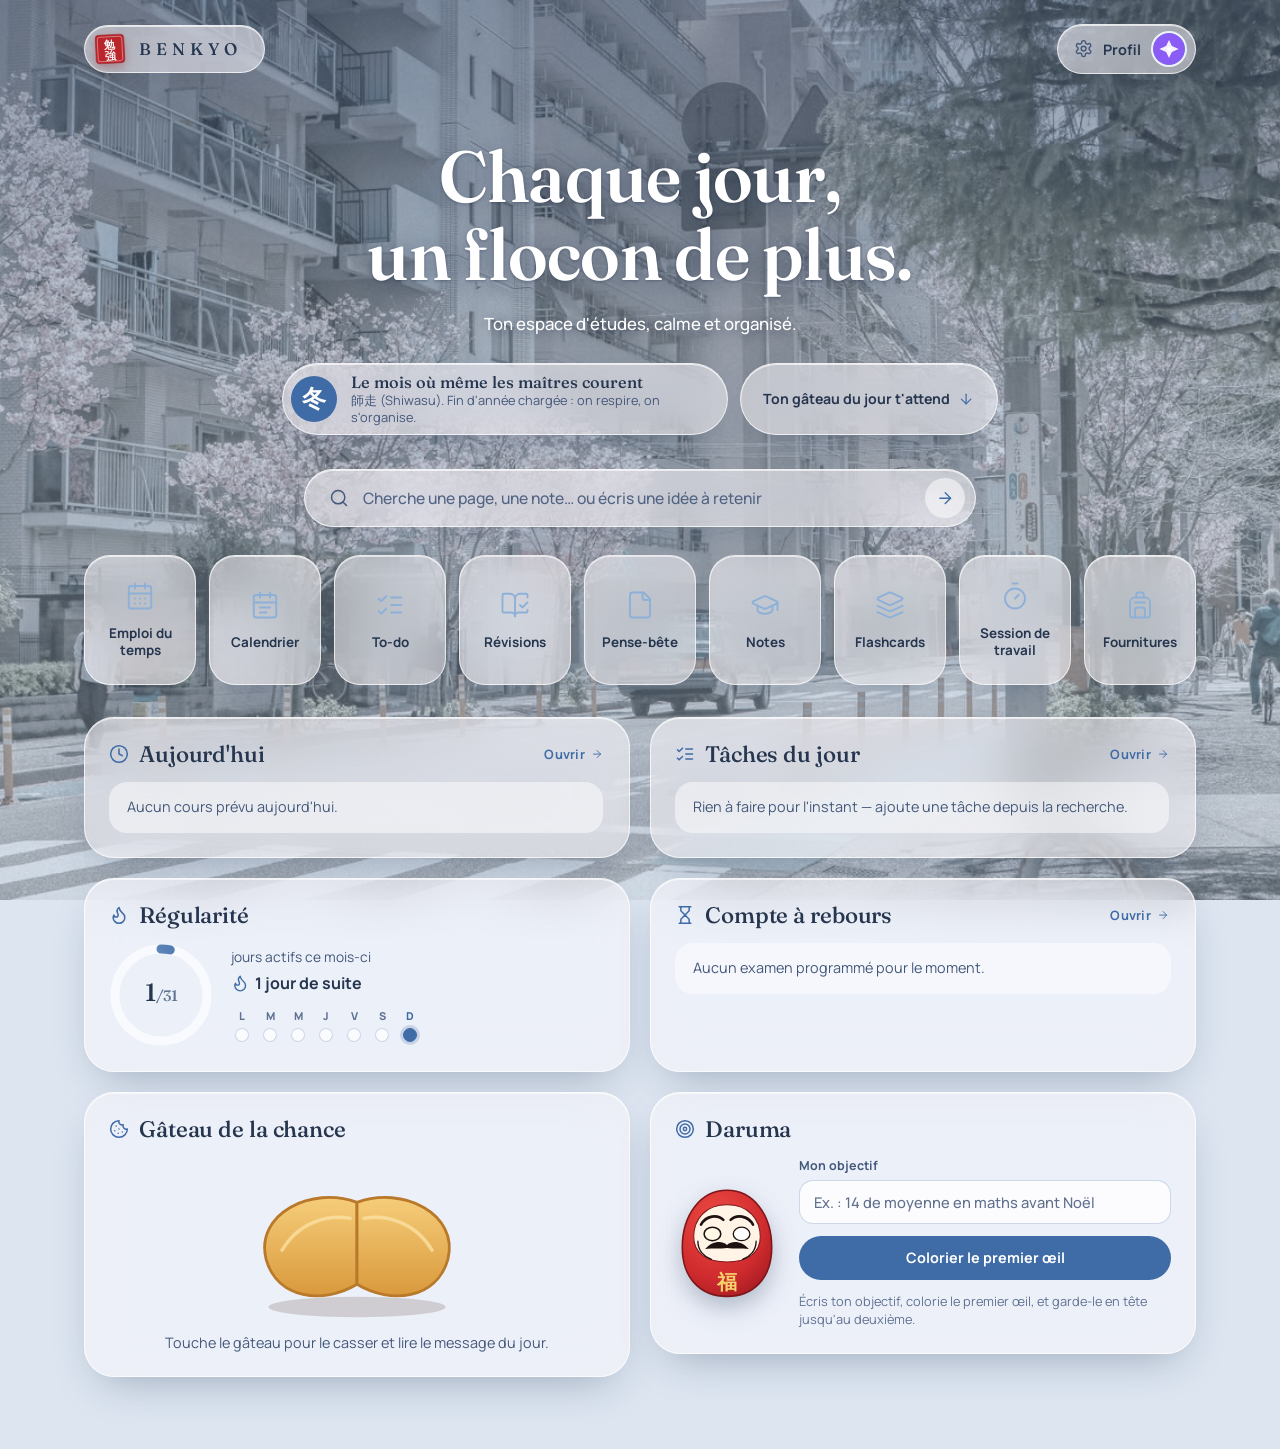
==== commit e4b0c6d8: "Add files via upload" ====
--- a/index.html
+++ b/index.html
@@ -2,8 +2,6 @@
 <html lang="fr">
 <head>
   <meta charset="UTF-8">
-  <script src="firebase-config.js"></script>
-  <script src="auth.js"></script>
   <meta name="viewport" content="width=device-width, initial-scale=1.0">
   <title>Benkyō — Ton espace d'études</title>
   <link rel="icon" href="favicon.ico" sizes="any">
@@ -18,14 +16,15 @@
   <link href="https://fonts.googleapis.com/css2?family=Fraunces:opsz,wght@9..144,500;9..144,600&family=Manrope:wght@500;600;700;800&display=swap" rel="stylesheet">
   <link rel="preload" as="image" href="fond-japon.jpg">
   <link rel="stylesheet" href="home.css">
-  <script defer src="sakura.js"></script>
+  <!-- Chargé sans « defer » : la saison est posée sur <html> avant le premier affichage -->
+  <script src="sakura.js"></script>
 </head>
 <body class="home">
 
   <!-- Icônes (sprite SVG) -->
   <svg width="0" height="0" style="position:absolute" aria-hidden="true" focusable="false">
     <defs>
-      <linearGradient id="ringGrad" x1="0" y1="0" x2="1" y2="1"><stop offset="0" stop-color="#f4a3c4"/><stop offset="1" stop-color="#c8467d"/></linearGradient>
+      <linearGradient id="ringGrad" x1="0" y1="0" x2="1" y2="1"><stop offset="0" style="stop-color:var(--grad-a)"/><stop offset="1" style="stop-color:var(--grad-b)"/></linearGradient>
       <symbol id="i-gear" viewBox="0 0 24 24"><path d="M12.22 2h-.44a2 2 0 0 0-2 2v.18a2 2 0 0 1-1 1.73l-.43.25a2 2 0 0 1-2 0l-.15-.08a2 2 0 0 0-2.73.73l-.22.38a2 2 0 0 0 .73 2.73l.15.1a2 2 0 0 1 1 1.72v.51a2 2 0 0 1-1 1.74l-.15.09a2 2 0 0 0-.73 2.73l.22.38a2 2 0 0 0 2.73.73l.15-.08a2 2 0 0 1 2 0l.43.25a2 2 0 0 1 1 1.73V20a2 2 0 0 0 2 2h.44a2 2 0 0 0 2-2v-.18a2 2 0 0 1 1-1.73l.43-.25a2 2 0 0 1 2 0l.15.08a2 2 0 0 0 2.73-.73l.22-.39a2 2 0 0 0-.73-2.73l-.15-.08a2 2 0 0 1-1-1.74v-.5a2 2 0 0 1 1-1.74l.15-.09a2 2 0 0 0 .73-2.73l-.22-.38a2 2 0 0 0-2.73-.73l-.15.08a2 2 0 0 1-2 0l-.43-.25a2 2 0 0 1-1-1.73V4a2 2 0 0 0-2-2z"/><circle cx="12" cy="12" r="3"/></symbol>
       <symbol id="i-search" viewBox="0 0 24 24"><circle cx="11" cy="11" r="8"/><path d="m21 21-4.3-4.3"/></symbol>
       <symbol id="i-arrow" viewBox="0 0 24 24"><path d="M5 12h14"/><path d="m12 5 7 7-7 7"/></symbol>
@@ -44,6 +43,8 @@
       <symbol id="i-target" viewBox="0 0 24 24"><circle cx="12" cy="12" r="10"/><circle cx="12" cy="12" r="6"/><circle cx="12" cy="12" r="2"/></symbol>
       <symbol id="i-plus" viewBox="0 0 24 24"><path d="M5 12h14"/><path d="M12 5v14"/></symbol>
       <symbol id="i-x" viewBox="0 0 24 24"><path d="M18 6 6 18"/><path d="m6 6 12 12"/></symbol>
+      <symbol id="i-cookie" viewBox="0 0 24 24"><path d="M12 2a10 10 0 1 0 10 10 4 4 0 0 1-5-5 4 4 0 0 1-5-5"/><path d="M8.5 8.5v.01"/><path d="M16 15.5v.01"/><path d="M12 12v.01"/><path d="M11 17v.01"/><path d="M7 14v.01"/></symbol>
+      <symbol id="i-check" viewBox="0 0 24 24"><path d="M20 6 9 17l-5-5"/></symbol>
       <symbol id="i-pencil" viewBox="0 0 24 24"><path d="M21.174 6.812a1 1 0 0 0-3.986-3.987L3.842 16.174a2 2 0 0 0-.5.83l-1.321 4.352a.5.5 0 0 0 .623.622l4.353-1.32a2 2 0 0 0 .83-.497z"/></symbol>
     </defs>
   </svg>
@@ -79,8 +80,15 @@
 
     <!-- Titre accrocheur -->
     <section class="hero">
-      <h1>Chaque jour,<br>un pétale de plus.</h1>
+      <h1 id="hero-title">Chaque jour,<br>un pétale de plus.</h1>
       <p>Ton espace d'études, calme et organisé.</p>
+      <div class="hero-pills">
+        <div class="season glass" id="season" hidden>
+          <span class="s-kanji" lang="ja"></span>
+          <span class="s-text"><b id="s-title"></b><small id="s-sub"></small></span>
+        </div>
+        <a class="hint glass" id="ritual-hint" href="#rituels" hidden>Ton gâteau du jour t'attend <svg class="icon"><use href="#i-arrow"/></svg></a>
+      </div>
     </section>
 
     <!-- Recherche / capture rapide -->
@@ -127,7 +135,7 @@
         <ul class="list" id="w-todos"></ul>
       </section>
 
-      <section class="w w-4 glass" aria-labelledby="h-reg">
+      <section class="w w-6 glass" aria-labelledby="h-reg">
         <div class="w-head">
           <svg class="icon"><use href="#i-flame"/></svg>
           <h2 id="h-reg">Régularité</h2>
@@ -145,7 +153,7 @@
         </div>
       </section>
 
-      <section class="w w-4 glass" aria-labelledby="h-cd">
+      <section class="w w-6 glass" aria-labelledby="h-cd">
         <div class="w-head">
           <svg class="icon"><use href="#i-hourglass"/></svg>
           <h2 id="h-cd">Compte à rebours</h2>
@@ -154,16 +162,21 @@
         <div id="w-cd"></div>
       </section>
 
-      <section class="w w-4 glass" aria-labelledby="h-goals">
+      <!-- Rituels du jour -->
+      <section class="w w-6 glass w-ritual" id="rituels" aria-labelledby="h-fortune">
+        <div class="w-head">
+          <svg class="icon"><use href="#i-cookie"/></svg>
+          <h2 id="h-fortune">Gâteau de la chance</h2>
+        </div>
+        <div id="fortune-box"></div>
+      </section>
+
+      <section class="w w-6 glass w-ritual" aria-labelledby="h-daruma">
         <div class="w-head">
           <svg class="icon"><use href="#i-target"/></svg>
-          <h2 id="h-goals">Objectifs</h2>
-        </div>
-        <form class="goal-form" id="goal-form" autocomplete="off">
-          <input id="goal-input" type="text" placeholder="Nouvel objectif…" aria-label="Nouvel objectif" maxlength="120">
-          <button type="submit" aria-label="Ajouter l'objectif"><svg class="icon"><use href="#i-plus"/></svg></button>
-        </form>
-        <ul class="list goals" id="w-goals"></ul>
+          <h2 id="h-daruma">Daruma</h2>
+        </div>
+        <div id="daruma-box"></div>
       </section>
 
     </main>
@@ -188,6 +201,7 @@
   <div class="toast glass" id="toast" role="status" aria-live="polite"></div>
 
   <script src="app.js"></script>
+  <script src="rituels.js"></script>
   <script>
   (function () {
     'use strict';
@@ -328,36 +342,6 @@
       state.examCountdown = { title: $('cd-name').value.trim(), date: $('cd-date').value };
       save(); renderCountdown(); closeCd();
     };
-
-    // ---------- Objectifs ----------
-    function renderGoals() {
-      var ul = $('w-goals'), g = state.goals || [];
-      ul.innerHTML = g.map(function (x) {
-        return '<li class="item' + (x.done ? ' done' : '') + '"><input class="check" type="checkbox" data-id="' + x.id + '"' + (x.done ? ' checked' : '') + ' aria-label="Atteint">' +
-          '<span class="name">' + esc(x.text) + '</span><button type="button" class="del" data-del="' + x.id + '" aria-label="Supprimer">' + icon('x') + '</button></li>';
-      }).join('');
-    }
-    $('goal-form').onsubmit = function (e) {
-      e.preventDefault();
-      var inp = $('goal-input'), t = inp.value.trim(); if (!t) return;
-      if (!Array.isArray(state.goals)) state.goals = [];
-      state.goals.push({ id: Date.now(), text: t, done: false });
-      inp.value = ''; save(); renderGoals();
-    };
-    $('w-goals').addEventListener('change', function (e) {
-      var cb = e.target.closest('.check'); if (!cb) return;
-      var g = state.goals.find(function (x) { return String(x.id) === cb.dataset.id; }); if (!g) return;
-      g.done = cb.checked; save(); renderGoals();
-      if (g.done) {
-        if (typeof confetti === 'function') confetti({ particleCount: 40, spread: 65, origin: { y: 0.7 } });
-        if (state.goals.every(function (x) { return x.done; })) toast('Bravo, tous tes objectifs sont atteints ! 🌸');
-      }
-    });
-    $('w-goals').addEventListener('click', function (e) {
-      var b = e.target.closest('[data-del]'); if (!b) return;
-      state.goals = state.goals.filter(function (x) { return String(x.id) !== b.dataset.del; });
-      save(); renderGoals();
-    });
 
     // ---------- Recherche & capture rapide ----------
     var PAGES = [
@@ -451,7 +435,9 @@
 
     // ---------- Démarrage ----------
     checkStreak();
-    renderTimetable(); renderTodos(); renderRegularity(); renderCountdown(); renderGoals();
+    renderTimetable(); renderTodos(); renderRegularity(); renderCountdown();
+    // Saison, gâteau de la chance et daruma (voir rituels.js)
+    if (window.BenkyoRituels) BenkyoRituels.init({ toast: toast });
     // Rafraîchit « En cours » chaque minute
     setInterval(renderTimetable, 60000);
     // Si l'on revient sur l'onglet via le bouton « Retour », on recharge les données à jour
--- a/home.css
+++ b/home.css
@@ -14,12 +14,48 @@
   --glass: rgba(255, 249, 251, 0.52);
   --glass-strong: rgba(255, 249, 251, 0.74);
   --glass-edge: rgba(255, 255, 255, 0.72);
-  --glass-shadow: 0 18px 44px -18px rgba(92, 40, 62, 0.38), inset 0 1px 0 rgba(255, 255, 255, 0.65);
+  --glass-shadow: 0 18px 44px -18px rgba(var(--sh-rgb), 0.38), inset 0 1px 0 rgba(255, 255, 255, 0.65);
   --radius-xl: 30px;
   --radius-lg: 22px;
   --f-display: 'Fraunces', 'Iowan Old Style', Georgia, 'Times New Roman', serif;
   --f-body: 'Manrope', 'Segoe UI', system-ui, -apple-system, sans-serif;
-}
+  --rose-rgb: 200, 70, 125;
+  --rose-dark: #b23a6c;
+  --sh-rgb: 92, 40, 62;       /* couleur des ombres */
+  --sh-deep-rgb: 58, 24, 42;  /* ombres profondes, voile du haut, texte du titre */
+  --haze-rgb: 255, 214, 228;  /* brume au milieu du fond */
+  --bg-base: #e9c9d3;
+  --bg-filter: none;          /* teinte appliquée à la photo de fond */
+  --bg-wash: transparent;     /* voile de couleur par-dessus la photo */
+  --grad-a: #f4a3c4;          /* dégradé de l'anneau de régularité */
+  --grad-b: #c8467d;
+  --f-jp: 'Noto Serif JP', 'Hiragino Mincho ProN', 'Yu Mincho', YuMincho, serif;
+}
+
+/* ---------- Saisons : l'attribut data-season est posé par sakura.js ----------
+   Le printemps (valeurs ci-dessus) est le thème de base. */
+html[data-season="ete"] {
+  --ink: #1e3b4a; --ink-soft: #3e5f6f; --ink-faint: #587886;
+  --rose: #1b7092; --rose-rgb: 27, 112, 146; --rose-soft: #6db4cd; --rose-pale: #d2edf6; --rose-dark: #145874;
+  --sh-rgb: 22, 62, 82; --sh-deep-rgb: 14, 44, 60; --haze-rgb: 200, 235, 245;
+  --bg-base: #cde5ea; --bg-filter: saturate(1.2); --bg-wash: rgba(40, 160, 190, .24);
+  --grad-a: #8fd0e4; --grad-b: #1b7092;
+}
+html[data-season="automne"] {
+  --ink: #4a2a1c; --ink-soft: #6e4a38; --ink-faint: #86614d;
+  --rose: #b34a16; --rose-rgb: 179, 74, 22; --rose-soft: #e8955c; --rose-pale: #fde2cc; --rose-dark: #963c0e;
+  --sh-rgb: 92, 52, 30; --sh-deep-rgb: 60, 30, 16; --haze-rgb: 255, 225, 190;
+  --bg-base: #ebd1b8; --bg-filter: hue-rotate(32deg) sepia(.28) saturate(1.15); --bg-wash: rgba(214, 120, 40, .10);
+  --grad-a: #f6b37a; --grad-b: #b34a16;
+}
+html[data-season="hiver"] {
+  --ink: #26364f; --ink-soft: #44587a; --ink-faint: #5f7292;
+  --rose: #3f6ba6; --rose-rgb: 63, 107, 166; --rose-soft: #8db0d8; --rose-pale: #deebf8; --rose-dark: #335a8f;
+  --sh-rgb: 38, 56, 90; --sh-deep-rgb: 28, 42, 72; --haze-rgb: 220, 232, 248;
+  --bg-base: #dce5f0; --bg-filter: saturate(.2) brightness(.98); --bg-wash: rgba(140, 175, 215, .30);
+  --grad-a: #a9c8ea; --grad-b: #3f6ba6;
+}
+
 
 * { box-sizing: border-box; }
 html { -webkit-text-size-adjust: 100%; }
@@ -29,18 +65,23 @@
   min-height: 100vh;
   font-family: var(--f-body);
   color: var(--ink);
-  background: #e9c9d3;
+  background: var(--bg-base);
   -webkit-font-smoothing: antialiased;
 }
 
 /* ---------- Arrière-plan : rue japonaise sous les cerisiers ---------- */
-.bg {
-  position: fixed;
-  inset: 0;
-  z-index: -1;
+.bg { position: fixed; inset: 0; z-index: -1; }
+/* La photo reçoit la teinte de la saison ; le voile par-dessus reste net. */
+.bg::before {
+  content: ''; position: absolute; inset: 0;
+  background: url('fond-japon.jpg') center / cover no-repeat;
+  filter: var(--bg-filter);
+}
+.bg::after {
+  content: ''; position: absolute; inset: 0;
   background:
-    linear-gradient(180deg, rgba(58, 24, 42, 0.34) 0%, rgba(58, 24, 42, 0.10) 34%, rgba(255, 214, 228, 0.10) 60%, rgba(255, 255, 255, 0) 100%),
-    url('fond-japon.jpg') center / cover no-repeat;
+    linear-gradient(180deg, rgba(var(--sh-deep-rgb), 0.34) 0%, rgba(var(--sh-deep-rgb), 0.10) 34%, rgba(var(--haze-rgb), 0.10) 60%, rgba(255, 255, 255, 0) 100%),
+    linear-gradient(var(--bg-wash), var(--bg-wash));
 }
 
 .shell {
@@ -89,7 +130,7 @@
 .profile-btn:hover .icon { transform: rotate(60deg); }
 .profile-btn img, .avatar-fallback {
   width: 36px; height: 36px; border-radius: 50%; object-fit: cover;
-  border: 2px solid rgba(255, 255, 255, .85); background: #f7a8c8;
+  border: 2px solid rgba(255, 255, 255, .85); background: var(--rose-soft);
 }
 .avatar-fallback { display: block; }
 .profile-btn img[hidden], .avatar-fallback[hidden] { display: none; }
@@ -104,11 +145,11 @@
   line-height: 1.08;
   letter-spacing: -.01em;
   color: #fff;
-  text-shadow: 0 2px 28px rgba(70, 25, 48, .45), 0 1px 3px rgba(70, 25, 48, .35);
+  text-shadow: 0 2px 28px rgba(var(--sh-deep-rgb), .45), 0 1px 3px rgba(var(--sh-deep-rgb), .35);
 }
 .hero p {
   margin: 18px 0 0; color: #fff; font-weight: 500; font-size: 1.05rem;
-  text-shadow: 0 1px 14px rgba(70, 25, 48, .55);
+  text-shadow: 0 1px 14px rgba(var(--sh-deep-rgb), .55);
 }
 
 /* ---------- Recherche ---------- */
@@ -128,13 +169,13 @@
   background: rgba(255, 255, 255, .55); color: var(--rose); transition: background .2s, transform .2s;
 }
 .search .go:hover { background: #fff; transform: translateX(2px); }
-.search:focus-within { background: var(--glass-strong); box-shadow: var(--glass-shadow), 0 0 0 3px rgba(200, 70, 125, .25); }
+.search:focus-within { background: var(--glass-strong); box-shadow: var(--glass-shadow), 0 0 0 3px rgba(var(--rose-rgb), .25); }
 
 .results {
   position: absolute; left: 0; right: 0; top: calc(100% + 10px);
   padding: 8px; border-radius: var(--radius-lg);
   background: var(--glass-strong); -webkit-backdrop-filter: blur(26px) saturate(1.5); backdrop-filter: blur(26px) saturate(1.5);
-  border: 1px solid var(--glass-edge); box-shadow: var(--glass-shadow), 0 24px 50px -20px rgba(92, 40, 62, .5);
+  border: 1px solid var(--glass-edge); box-shadow: var(--glass-shadow), 0 24px 50px -20px rgba(var(--sh-rgb), .5);
   max-height: min(60vh, 440px); overflow-y: auto; text-align: left;
 }
 .results[hidden] { display: none; }
@@ -159,7 +200,7 @@
   transition: transform .25s cubic-bezier(.2, .8, .2, 1), background .25s, box-shadow .25s;
 }
 .nav-card .icon { width: 30px; height: 30px; stroke-width: 1.5; color: var(--rose-soft); transition: transform .25s, color .25s; }
-.nav-card:hover { transform: translateY(-5px); background: var(--glass-strong); box-shadow: 0 24px 44px -16px rgba(92, 40, 62, .5), inset 0 1px 0 #fff; }
+.nav-card:hover { transform: translateY(-5px); background: var(--glass-strong); box-shadow: 0 24px 44px -16px rgba(var(--sh-rgb), .5), inset 0 1px 0 #fff; }
 .nav-card:hover .icon { transform: scale(1.12); color: var(--rose); }
 
 /* ---------- Widgets ---------- */
@@ -197,6 +238,15 @@
 .item .del { margin-left: auto; opacity: 0; border: 0; background: transparent; color: var(--ink-faint); padding: 2px; display: grid; }
 .item:hover .del, .item .del:focus-visible { opacity: 1; }
 .item .del:hover { color: var(--rose); }
+/* Boutons d'action (modifier / supprimer) : toujours visibles, un peu estompés */
+.item .acts { margin-left: auto; display: flex; align-items: center; gap: 2px; flex: none; }
+.item .act { width: 28px; height: 28px; border: 0; border-radius: 50%; display: grid; place-items: center; background: transparent; color: var(--ink-faint); opacity: .75; cursor: pointer; transition: opacity .15s, background .15s, color .15s; }
+.item .act .icon { width: 15px; height: 15px; }
+.item:hover .act, .item .act:focus-visible { opacity: 1; }
+.item .act:hover { background: #fff; color: var(--rose); }
+.item .act.ok { color: var(--rose); opacity: 1; }
+.item .act.del { margin-left: 0; opacity: .75; }
+.item.done .acts { opacity: 1; }
 
 .check { appearance: none; -webkit-appearance: none; width: 20px; height: 20px; border-radius: 7px; flex: none; margin: 0; cursor: pointer;
   border: 2px solid var(--rose-soft); background: rgba(255, 255, 255, .8); display: grid; place-items: center; transition: background .15s; }
@@ -217,10 +267,10 @@
 .reg-info strong .icon { color: var(--rose); }
 .week { display: flex; gap: 6px; margin-top: 14px; }
 .week span { display: grid; justify-items: center; gap: 5px; font-size: .68rem; font-weight: 800; color: var(--ink-faint); width: 22px; }
-.week i { width: 14px; height: 14px; border-radius: 50%; background: rgba(255, 255, 255, .7); border: 1.5px solid rgba(200, 70, 125, .25); }
+.week i { width: 14px; height: 14px; border-radius: 50%; background: rgba(255, 255, 255, .7); border: 1.5px solid rgba(var(--rose-rgb), .25); }
 .week .on i { background: var(--rose); border-color: var(--rose); }
 .week .today { color: var(--rose); }
-.week .today i { box-shadow: 0 0 0 3px rgba(200, 70, 125, .22); }
+.week .today i { box-shadow: 0 0 0 3px rgba(var(--rose-rgb), .22); }
 
 /* Compte à rebours */
 .cd { display: flex; align-items: center; justify-content: space-between; gap: 14px; padding: 16px 18px; border-radius: 20px; background: rgba(255, 255, 255, .55); }
@@ -229,25 +279,17 @@
 .cd .n { text-align: right; flex: none; font-family: var(--f-display); font-size: 2.6rem; line-height: 1; font-weight: 500; color: var(--rose); }
 .cd .n small { display: block; margin-top: 4px; font-family: var(--f-body); font-size: .72rem; font-weight: 700; letter-spacing: .08em; text-transform: uppercase; color: var(--ink-faint); }
 
-/* Objectifs */
-.goal-form { display: flex; align-items: center; gap: 8px; padding: 4px 6px 4px 16px; border-radius: 999px; background: rgba(255, 255, 255, .6); margin-bottom: 10px; }
-.goal-form input { flex: 1; min-width: 0; height: 36px; border: 0; outline: 0; background: transparent; font: 500 .9rem var(--f-body); color: var(--ink); }
-.goal-form input::placeholder { color: var(--ink-soft); }
-.goal-form button { width: 32px; height: 32px; border: 0; border-radius: 50%; display: grid; place-items: center; background: transparent; color: var(--rose); }
-.goal-form button:hover { background: #fff; }
-.list.goals { max-height: 150px; }
-
 /* ---------- Modale compte à rebours + toast ---------- */
-.modal { position: fixed; inset: 0; z-index: 50; display: grid; place-items: center; padding: 20px; background: rgba(58, 24, 42, .38); -webkit-backdrop-filter: blur(4px); backdrop-filter: blur(4px); }
+.modal { position: fixed; inset: 0; z-index: 50; display: grid; place-items: center; padding: 20px; background: rgba(var(--sh-deep-rgb), .38); -webkit-backdrop-filter: blur(4px); backdrop-filter: blur(4px); }
 .modal[hidden] { display: none; }
 .sheet { width: min(420px, 100%); border-radius: var(--radius-xl); padding: 26px; background: var(--glass-strong); }
 .sheet h3 { margin: 0 0 16px; font-family: var(--f-display); font-weight: 500; font-size: 1.5rem; }
 .sheet label { display: block; font-size: .78rem; font-weight: 700; color: var(--ink-soft); margin: 12px 0 6px; }
-.sheet input { width: 100%; height: 44px; padding: 0 14px; border-radius: 14px; border: 1px solid rgba(200, 70, 125, .25); background: rgba(255, 255, 255, .8); font: 500 .95rem var(--f-body); color: var(--ink); }
+.sheet input { width: 100%; height: 44px; padding: 0 14px; border-radius: 14px; border: 1px solid rgba(var(--rose-rgb), .25); background: rgba(255, 255, 255, .8); font: 500 .95rem var(--f-body); color: var(--ink); }
 .sheet .row { display: flex; gap: 10px; margin-top: 22px; }
 .btn { flex: 1; height: 44px; border-radius: 999px; border: 0; font-weight: 700; font-size: .9rem; }
 .btn.primary { background: var(--rose); color: #fff; }
-.btn.primary:hover { background: #b23a6c; }
+.btn.primary:hover { background: var(--rose-dark); }
 .btn.ghost { background: rgba(255, 255, 255, .7); color: var(--ink); }
 .btn.ghost:hover { background: #fff; }
 .btn.danger { flex: 0 0 auto; padding: 0 18px; background: transparent; color: var(--ink-faint); }
@@ -258,6 +300,101 @@
   padding: 12px 22px; border-radius: 999px; font-weight: 700; font-size: .9rem; transition: all .3s ease;
 }
 .toast.show { opacity: 1; transform: translate(-50%, 0); }
+
+/* ---------- Saison + rappel du gâteau (sous le titre) ---------- */
+.hero-pills { display: flex; flex-wrap: wrap; justify-content: center; gap: 12px; margin-top: 28px; }
+.season { display: inline-flex; align-items: center; gap: 14px; padding: 8px 24px 8px 8px; border-radius: 999px; text-align: left; max-width: 100%; }
+.season[hidden], .hint[hidden] { display: none; }
+.s-kanji {
+  display: grid; place-items: center; flex: none; width: 46px; height: 46px; border-radius: 50%;
+  background: var(--rose); color: #fff; font: 600 1.5rem/1 var(--f-jp);
+}
+.s-text { display: flex; flex-direction: column; min-width: 0; }
+.s-text b { font-family: var(--f-display); font-weight: 500; font-size: 1.02rem; color: var(--ink); }
+.s-text small { font-size: .8rem; line-height: 1.35; color: var(--ink-soft); max-width: 44ch; }
+.hint {
+  display: inline-flex; align-items: center; gap: 8px; min-height: 62px; padding: 0 22px; border-radius: 999px;
+  font-weight: 700; font-size: .88rem; color: var(--ink); transition: transform .2s ease;
+}
+.hint .icon { color: var(--rose); transform: rotate(90deg); }
+.hint:hover { transform: translateY(-1px); }
+
+/* ---------- Rituels : gâteau de la chance et daruma ---------- */
+/* Chaque carte garde sa hauteur naturelle : plus de grand vide quand l'autre carte est plus haute. */
+.w-ritual { scroll-margin-top: 20px; align-self: start; }
+.r-hint { margin: 6px 0 0; text-align: center; font-size: .9rem; color: var(--ink-soft); }
+.r-foot { margin-top: 14px; font-size: .8rem; color: var(--ink-faint); }
+.r-foot:empty { display: none; }
+.recueil summary { cursor: pointer; font-weight: 700; color: var(--rose); padding: 4px 0; }
+.recueil ul { list-style: none; margin: 8px 0 0; padding: 0; display: flex; flex-direction: column; gap: 6px; max-height: 190px; overflow-y: auto; }
+.recueil li { display: flex; gap: 10px; padding: 8px 12px; border-radius: 12px; background: rgba(255, 255, 255, .55); font-size: .82rem; color: var(--ink); line-height: 1.35; }
+.recueil .when { flex: none; font-weight: 700; color: var(--ink-faint); font-variant-numeric: tabular-nums; }
+.recueil .txt { min-width: 0; overflow-wrap: anywhere; }
+
+.cookie-stage { display: block; width: min(250px, 100%); margin: 0 auto; padding: 0; border: 0; background: transparent; cursor: pointer; }
+.cookie-stage:disabled { cursor: default; }
+.cookie-stage svg { display: block; width: 100%; height: auto; overflow: visible; transition: transform .25s ease; }
+.cookie-stage:not(:disabled):hover svg { transform: translateY(-3px) rotate(-2deg); }
+.ck-half { transition: transform .7s cubic-bezier(.2, .9, .25, 1.15); }
+.ck-left, .ck-right { transform-origin: 110px 112px; }
+.ck-paper { opacity: 0; transform: translateY(14px); transition: transform .7s .15s cubic-bezier(.2, .9, .25, 1), opacity .3s .15s; }
+.cookie-stage.open .ck-left { transform: translate(-30px, 8px) rotate(-22deg); }
+.cookie-stage.open .ck-right { transform: translate(30px, 8px) rotate(22deg); }
+.cookie-stage.open .ck-paper { opacity: 1; transform: translateY(-6px); }
+.cookie-stage.shake svg { animation: ck-shake .5s ease; }
+@keyframes ck-shake { 0%, 100% { transform: rotate(0); } 20% { transform: rotate(-7deg); } 40% { transform: rotate(6deg); } 60% { transform: rotate(-4deg); } 80% { transform: rotate(3deg); } }
+
+.fortune {
+  margin: 8px auto 0; padding: 16px 20px 14px; border-radius: 18px; text-align: center;
+  background: rgba(255, 252, 246, .9); border-top: 4px solid var(--rose);
+}
+.fortune.enter { animation: slip-in .7s .3s both cubic-bezier(.2, .8, .2, 1); }
+@keyframes slip-in { from { opacity: 0; transform: translateY(14px) scale(.97); } to { opacity: 1; transform: none; } }
+.fortune .jp { font: 600 clamp(1.45rem, 3.4vw, 1.85rem)/1.35 var(--f-jp); color: var(--ink); overflow-wrap: anywhere; }
+.fortune .ro { margin-top: 4px; font-size: .82rem; font-style: italic; color: var(--ink-faint); }
+.fortune .fr { margin-top: 10px; font-family: var(--f-display); font-size: 1.1rem; line-height: 1.4; color: var(--ink); }
+.fortune .kind { margin-top: 10px; font-size: .74rem; font-weight: 700; color: var(--rose); }
+
+.daruma-wrap { display: grid; grid-template-columns: 104px 1fr; gap: 20px; align-items: center; }
+.daruma { width: 100%; }
+.daruma svg { display: block; width: 100%; height: auto; overflow: visible; filter: drop-shadow(0 10px 12px rgba(var(--sh-rgb), .3)); transform-origin: 50% 96%; }
+.d-pupil { transform-box: fill-box; transform-origin: center; transform: scale(0); transition: transform .45s cubic-bezier(.3, 1.6, .5, 1); }
+.d-eye.on .d-pupil { transform: scale(1); }
+.d-eye.can { cursor: pointer; }
+.d-eye.can ellipse { fill: #fff9e8; stroke-width: 3; }
+.daruma.still * { transition: none !important; }
+.daruma.rock svg { animation: d-rock .9s ease; }
+@keyframes d-rock { 0%, 100% { transform: rotate(0); } 25% { transform: rotate(-7deg); } 50% { transform: rotate(6deg); } 75% { transform: rotate(-3deg); } }
+.d-side { min-width: 0; }
+.d-label { display: block; margin: 0 0 6px; font-size: .78rem; font-weight: 700; color: var(--ink-soft); }
+.d-form input {
+  width: 100%; height: 44px; padding: 0 14px; border-radius: 14px; border: 1px solid rgba(var(--rose-rgb), .25);
+  background: rgba(255, 255, 255, .8); font: 500 .92rem var(--f-body); color: var(--ink);
+}
+.d-form input::placeholder { color: var(--ink-soft); opacity: .85; }
+.d-goal {
+  padding: 12px 14px; border-radius: 14px; background: rgba(255, 252, 246, .9); border-left: 4px solid var(--rose);
+  font-weight: 600; font-size: .98rem; line-height: 1.4; overflow-wrap: anywhere;
+}
+.d-goal.done { border-left-color: var(--rose-soft); }
+.d-meta { margin-top: 4px; font-size: .76rem; font-weight: 500; color: var(--ink-faint); }
+.d-actions { display: flex; flex-direction: column; gap: 8px; margin-top: 12px; }
+.d-actions .btn { flex: none; width: 100%; height: auto; min-height: 44px; padding: 8px 16px; line-height: 1.25; }
+.d-actions-row { flex-direction: row; }
+.d-actions-row .btn { width: auto; flex: 1; }
+.d-manage { display: flex; flex-wrap: wrap; gap: 4px 14px; margin-top: 10px; }
+.d-link { display: inline-flex; align-items: center; gap: 6px; padding: 4px 2px; border: 0; background: transparent; font: 700 .8rem var(--f-body); color: var(--ink-faint); cursor: pointer; }
+.d-link .icon { width: 14px; height: 14px; }
+.d-link:hover { color: var(--rose); }
+.recueil li { align-items: center; }
+.recueil li .txt { flex: 1; }
+.recueil .rec-acts { display: flex; flex: none; gap: 2px; margin-left: auto; }
+.recueil .act { width: 26px; height: 26px; border: 0; border-radius: 50%; display: grid; place-items: center; background: transparent; color: var(--ink-faint); cursor: pointer; opacity: .8; }
+.recueil .act .icon { width: 14px; height: 14px; }
+.recueil .act:hover { background: #fff; color: var(--rose); opacity: 1; }
+.recueil .act.ok { color: var(--rose); opacity: 1; }
+.recueil .rec-input { flex: 1; min-width: 0; height: 32px; padding: 0 10px; border-radius: 10px; border: 1px solid rgba(var(--rose-rgb), .35); background: #fff; font: 600 .85rem var(--f-body); color: var(--ink); }
+.d-note { margin: 12px 0 0; font-size: .8rem; line-height: 1.45; color: var(--ink-faint); }
 
 /* ---------- Responsive ---------- */
 @media (max-width: 1080px) { .nav-grid { grid-template-columns: repeat(5, 1fr); } }
@@ -271,5 +408,9 @@
   .brand span { letter-spacing: .22em; }
   .profile-btn { padding-left: 12px; }
   .profile-btn b { display: none; }
+  .daruma-wrap { grid-template-columns: 1fr; justify-items: center; }
+  .daruma { width: 110px; }
+  .d-side { width: 100%; }
+  .season { padding-right: 18px; }
 }
 @media (prefers-reduced-motion: reduce) { * { transition: none !important; animation: none !important; } }
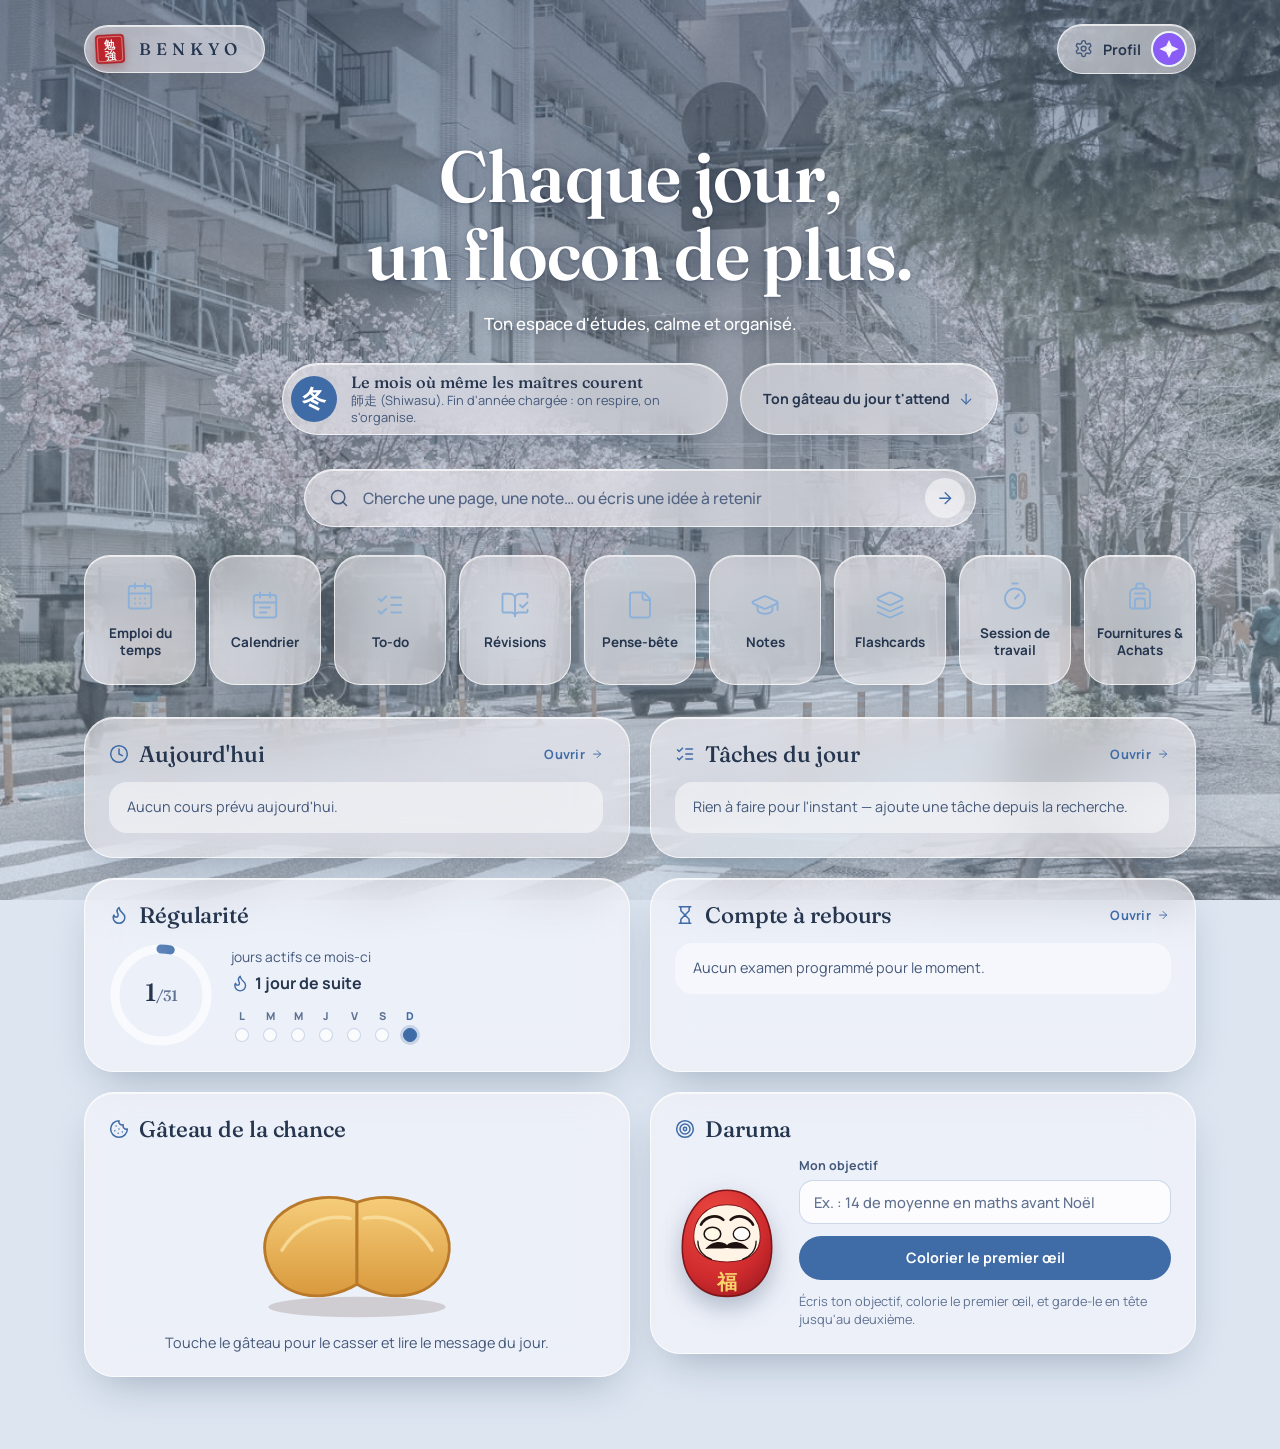
==== commit b45df490: "Add files via upload" ====
--- a/index.html
+++ b/index.html
@@ -111,7 +111,7 @@
       <a class="nav-card glass" href="notes-moyennes.html"><svg class="icon"><use href="#i-grades"/></svg>Notes</a>
       <a class="nav-card glass" href="flashcards.html"><svg class="icon"><use href="#i-layers"/></svg>Flashcards</a>
       <a class="nav-card glass" href="pomodoro.html"><svg class="icon"><use href="#i-timer"/></svg>Session de travail</a>
-      <a class="nav-card glass" href="fournitures.html"><svg class="icon"><use href="#i-bag"/></svg>Fournitures</a>
+      <a class="nav-card glass" href="fournitures.html"><svg class="icon"><use href="#i-bag"/></svg>Fournitures &amp; Achats</a>
     </nav>
 
     <!-- Widgets -->
@@ -352,8 +352,8 @@
       { label: 'Pense-bête', href: 'pense-bete.html', ic: 'note', kw: 'notes idees memo' },
       { label: 'Notes & moyennes', href: 'notes-moyennes.html', ic: 'grades', kw: 'notes moyennes resultats evaluations coefficients' },
       { label: 'Flashcards', href: 'flashcards.html', ic: 'layers', kw: 'apprentissage cartes memoriser texte a trous' },
-      { label: 'Session de travail', href: 'pomodoro.html', ic: 'timer', kw: 'pomodoro minuteur focus concentration chrono examen blanc session immersive youtube live bilan' },
-      { label: 'Fournitures', href: 'fournitures.html', ic: 'bag', kw: 'achats materiel liste de courses' },
+      { label: 'Session de travail', href: 'pomodoro.html', ic: 'timer', kw: 'pomodoro minuteur focus concentration chrono examen blanc concours blanc entrainement session immersive youtube live bilan' },
+      { label: 'Fournitures & Achats', href: 'fournitures.html', ic: 'bag', kw: 'fournitures achats materiel liste de courses manuels papeterie fournitures et achats' },
       { label: 'Profil', href: 'profil.html', ic: 'gear', kw: 'profil reglages carnet tampons moral resultats' }
     ];
     var results = [], cur = 0;
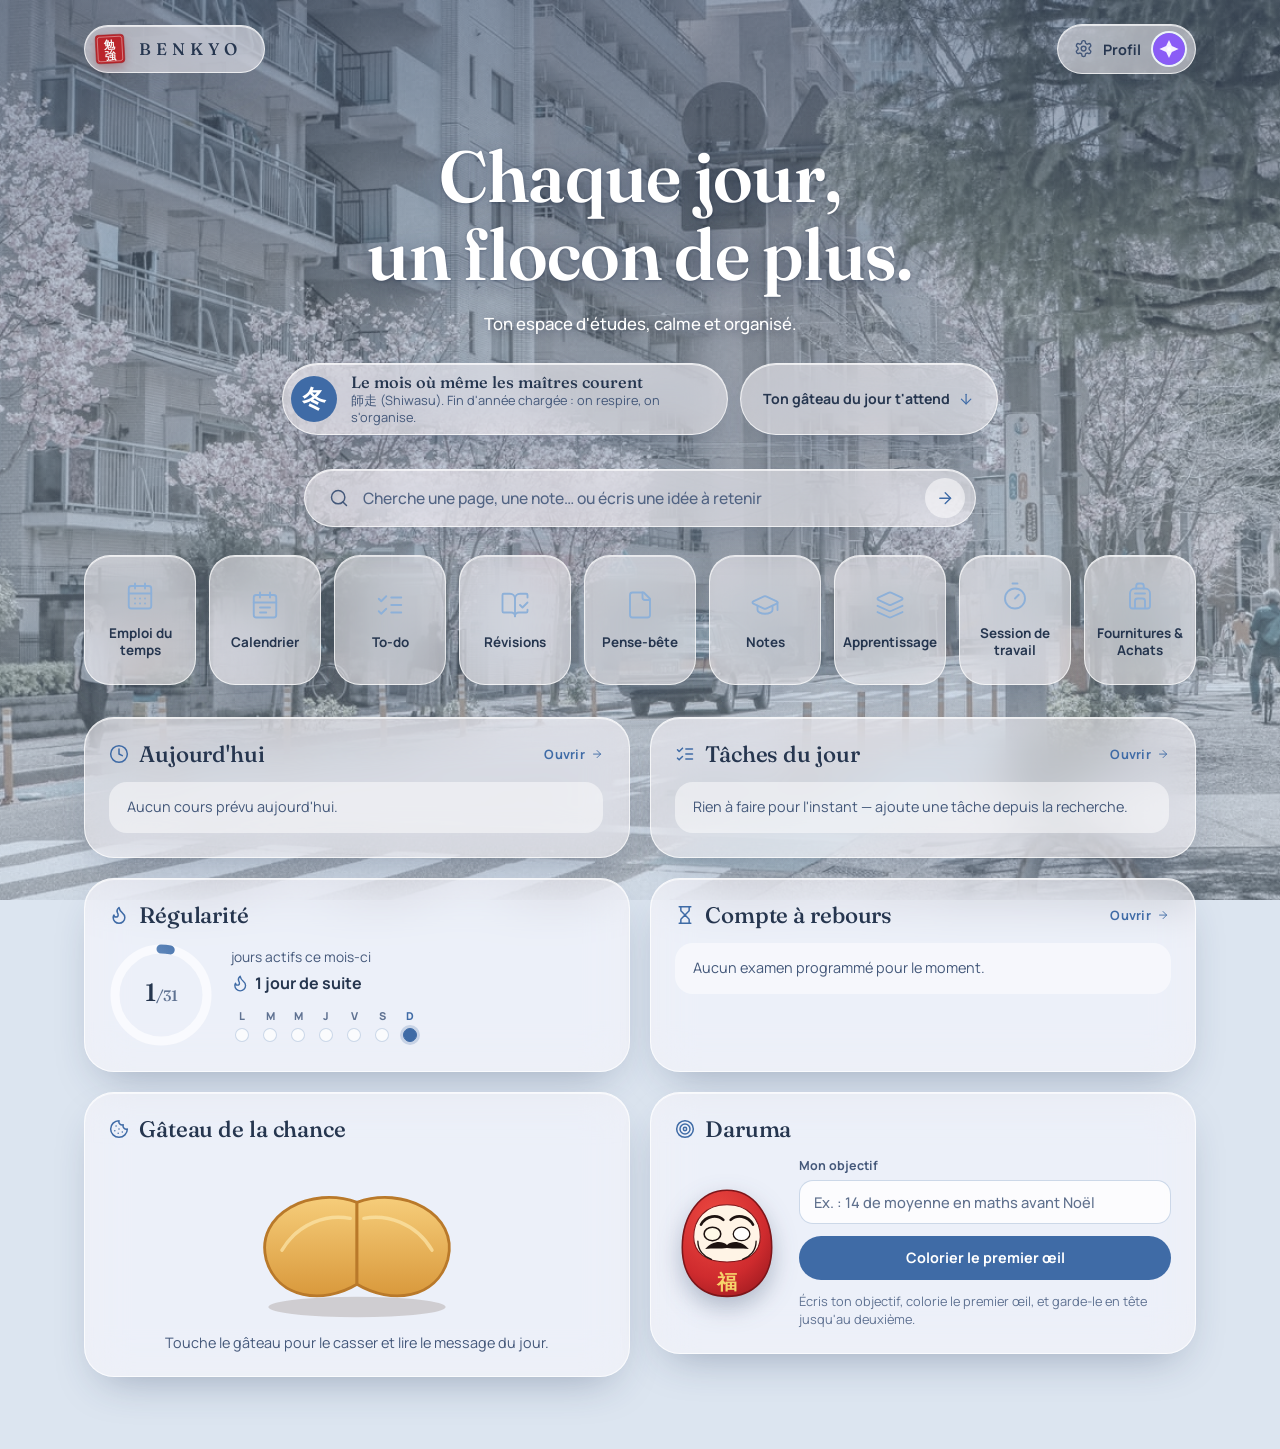
==== commit 33f5901c: "Add files via upload" ====
--- a/index.html
+++ b/index.html
@@ -41,6 +41,7 @@
       <symbol id="i-flame" viewBox="0 0 24 24"><path d="M8.5 14.5A2.5 2.5 0 0 0 11 12c0-1.38-.5-2-1-3-1.07-2.14-.22-4.05 2-6 .5 2.5 2 4.9 4 6.5 2 1.6 3 3.5 3 5.5a7 7 0 1 1-14 0c0-1.15.43-2.29 1-3a2.5 2.5 0 0 0 2.5 2.5z"/></symbol>
       <symbol id="i-hourglass" viewBox="0 0 24 24"><path d="M5 22h14"/><path d="M5 2h14"/><path d="M17 22v-4.17a2 2 0 0 0-.59-1.42L12 12l-4.41 4.41A2 2 0 0 0 7 17.83V22"/><path d="M7 2v4.17a2 2 0 0 0 .59 1.42L12 12l4.41-4.41A2 2 0 0 0 17 6.17V2"/></symbol>
       <symbol id="i-target" viewBox="0 0 24 24"><circle cx="12" cy="12" r="10"/><circle cx="12" cy="12" r="6"/><circle cx="12" cy="12" r="2"/></symbol>
+      <symbol id="i-plan" viewBox="0 0 24 24"><path d="M8 2v4M16 2v4"/><rect width="18" height="18" x="3" y="4" rx="2"/><path d="M3 10h18"/><path d="m9 16 2 2 4-4"/></symbol>
       <symbol id="i-plus" viewBox="0 0 24 24"><path d="M5 12h14"/><path d="M12 5v14"/></symbol>
       <symbol id="i-x" viewBox="0 0 24 24"><path d="M18 6 6 18"/><path d="m6 6 12 12"/></symbol>
       <symbol id="i-cookie" viewBox="0 0 24 24"><path d="M12 2a10 10 0 1 0 10 10 4 4 0 0 1-5-5 4 4 0 0 1-5-5"/><path d="M8.5 8.5v.01"/><path d="M16 15.5v.01"/><path d="M12 12v.01"/><path d="M11 17v.01"/><path d="M7 14v.01"/></symbol>
@@ -102,14 +103,15 @@
     </div>
 
     <!-- Navigation principale : une carte par onglet -->
-    <nav class="nav-grid" aria-label="Navigation principale">
+    <nav class="nav-grid" id="nav-grid" aria-label="Navigation principale">
       <a class="nav-card glass" href="emploi-du-temps.html"><svg class="icon"><use href="#i-timetable"/></svg>Emploi du temps</a>
       <a class="nav-card glass" href="calendrier.html"><svg class="icon"><use href="#i-calendar"/></svg>Calendrier</a>
       <a class="nav-card glass" href="todo.html"><svg class="icon"><use href="#i-todo"/></svg>To-do</a>
       <a class="nav-card glass" href="revisions.html"><svg class="icon"><use href="#i-revise"/></svg>Révisions</a>
+      <!-- Les plannings de révisions dont la période est en cours sont insérés ici (voir renderActivePlannings) -->
       <a class="nav-card glass" href="pense-bete.html"><svg class="icon"><use href="#i-note"/></svg>Pense-bête</a>
       <a class="nav-card glass" href="notes-moyennes.html"><svg class="icon"><use href="#i-grades"/></svg>Notes</a>
-      <a class="nav-card glass" href="flashcards.html"><svg class="icon"><use href="#i-layers"/></svg>Flashcards</a>
+      <a class="nav-card glass" href="flashcards.html"><svg class="icon"><use href="#i-layers"/></svg>Apprentissage</a>
       <a class="nav-card glass" href="pomodoro.html"><svg class="icon"><use href="#i-timer"/></svg>Session de travail</a>
       <a class="nav-card glass" href="fournitures.html"><svg class="icon"><use href="#i-bag"/></svg>Fournitures &amp; Achats</a>
     </nav>
@@ -343,6 +345,41 @@
       save(); renderCountdown(); closeCd();
     };
 
+
+    // ---------- Plannings de révisions en cours : une carte dans le menu ----------
+    function activePlannings() {
+      var today = localKey(new Date());
+      return (state.revisionPlannings || []).filter(function (p) {
+        return p && p.start && p.end && p.start <= today && today <= p.end;
+      }).sort(function (a, b) { return a.end < b.end ? -1 : a.end > b.end ? 1 : 0; });
+    }
+    function fmtShort(iso) {
+      var d = new Date(iso + 'T00:00:00');
+      return d.toLocaleDateString('fr-FR', { day: 'numeric', month: 'short' });
+    }
+    function renderActivePlannings() {
+      var grid = $('nav-grid');
+      if (!grid) return;
+      Array.prototype.slice.call(grid.querySelectorAll('[data-plan-card]')).forEach(function (n) { n.remove(); });
+      var today = localKey(new Date());
+      var anchor = grid.querySelector('a[href="revisions.html"]');
+      var list = activePlannings().slice(0, 3), ref = anchor;
+      list.forEach(function (p) {
+        var todayCount = (p.slots || []).filter(function (s) { return s.date === today; }).length;
+        var sub = todayCount ? todayCount + ' créneau' + (todayCount > 1 ? 'x' : '') + ' aujourd\'hui' : 'jusqu\'au ' + fmtShort(p.end);
+        var a = document.createElement('a');
+        a.className = 'nav-card nav-plan glass';
+        a.setAttribute('data-plan-card', '');
+        a.href = 'revisions.html#planning-' + p.id;
+        a.innerHTML = icon('plan') + '<span class="nav-plan-name">' + esc(p.name) + '</span><small class="nav-plan-sub">' + esc(sub) + '</small>';
+        if (ref && ref.nextSibling) grid.insertBefore(a, ref.nextSibling); else grid.appendChild(a);
+        ref = a;
+      });
+      // Ajuste le nombre de colonnes sur grand écran pour garder une seule ligne bien remplie
+      var n = grid.querySelectorAll('.nav-card').length;
+      grid.style.setProperty('--nav-cols', n <= 11 ? n : Math.ceil(n / 2));
+    }
+
     // ---------- Recherche & capture rapide ----------
     var PAGES = [
       { label: 'Emploi du temps', href: 'emploi-du-temps.html', ic: 'timetable', kw: 'cours horaires planning semaine edt' },
@@ -351,7 +388,7 @@
       { label: 'Révisions', href: 'revisions.html', ic: 'revise', kw: 'reviser chapitres courbe oubli' },
       { label: 'Pense-bête', href: 'pense-bete.html', ic: 'note', kw: 'notes idees memo' },
       { label: 'Notes & moyennes', href: 'notes-moyennes.html', ic: 'grades', kw: 'notes moyennes resultats evaluations coefficients' },
-      { label: 'Flashcards', href: 'flashcards.html', ic: 'layers', kw: 'apprentissage cartes memoriser texte a trous' },
+      { label: 'Apprentissage', href: 'flashcards.html', ic: 'layers', kw: 'apprentissage cartes memoriser texte a trous' },
       { label: 'Session de travail', href: 'pomodoro.html', ic: 'timer', kw: 'pomodoro minuteur focus concentration chrono examen blanc concours blanc entrainement session immersive youtube live bilan' },
       { label: 'Fournitures & Achats', href: 'fournitures.html', ic: 'bag', kw: 'fournitures achats materiel liste de courses manuels papeterie fournitures et achats' },
       { label: 'Profil', href: 'profil.html', ic: 'gear', kw: 'profil reglages carnet tampons moral resultats' }
@@ -381,6 +418,10 @@
           if (c < 4 && hit) { c++; out.push({ g: 'Apprentissage', ic: 'revise', text: co.title, sub: co.subject, href: 'revisions.html' }); }
         });
         c = 0;
+        activePlannings().forEach(function (p) {
+          if (norm('planning revisions ' + p.name).indexOf(q) > -1) out.push({ g: 'Pages', ic: 'plan', text: 'Planning : ' + p.name, href: 'revisions.html#planning-' + p.id });
+        });
+        c = 0;
         (state.events || []).forEach(function (ev) { if (c < 2 && norm(ev.title).indexOf(q) > -1) { c++; out.push({ g: 'Calendrier', ic: 'calendar', text: ev.title, sub: ev.date, href: 'calendrier.html' }); } });
         out = out.slice(0, 8);
         out.push({ g: 'Retenir cette idée', ic: 'plus', text: 'Ajouter au pense-bête', sub: '« ' + raw.trim() + ' »', action: 'note', cls: 'action' });
@@ -435,11 +476,11 @@
 
     // ---------- Démarrage ----------
     checkStreak();
-    renderTimetable(); renderTodos(); renderRegularity(); renderCountdown();
+    renderTimetable(); renderTodos(); renderRegularity(); renderCountdown(); renderActivePlannings();
     // Saison, gâteau de la chance et daruma (voir rituels.js)
     if (window.BenkyoRituels) BenkyoRituels.init({ toast: toast });
     // Rafraîchit « En cours » chaque minute
-    setInterval(renderTimetable, 60000);
+    setInterval(function () { renderTimetable(); renderActivePlannings(); }, 60000);
     // Si l'on revient sur l'onglet via le bouton « Retour », on recharge les données à jour
     window.addEventListener('pageshow', function (e) { if (e.persisted) location.reload(); });
   })();
--- a/home.css
+++ b/home.css
@@ -192,7 +192,7 @@
 .res.action .icon { color: #fff; background: var(--rose); border-radius: 8px; padding: 5px; width: 1.7rem; height: 1.7rem; stroke-width: 2.2; }
 
 /* ---------- Cartes de navigation ---------- */
-.nav-grid { display: grid; grid-template-columns: repeat(9, 1fr); gap: 13px; margin-bottom: 32px; }
+.nav-grid { display: grid; grid-template-columns: repeat(var(--nav-cols, 9), minmax(0, 1fr)); gap: 13px; margin-bottom: 32px; }
 .nav-card {
   display: flex; flex-direction: column; align-items: center; justify-content: center; gap: 14px;
   min-height: 130px; padding: 16px 8px; border-radius: 26px; text-align: center;
@@ -202,6 +202,12 @@
 .nav-card .icon { width: 30px; height: 30px; stroke-width: 1.5; color: var(--rose-soft); transition: transform .25s, color .25s; }
 .nav-card:hover { transform: translateY(-5px); background: var(--glass-strong); box-shadow: 0 24px 44px -16px rgba(var(--sh-rgb), .5), inset 0 1px 0 #fff; }
 .nav-card:hover .icon { transform: scale(1.12); color: var(--rose); }
+
+/* Carte d'un planning de révisions en cours */
+.nav-card.nav-plan { gap: 8px; position: relative; border: 1.5px solid rgba(var(--rose-rgb), .55); }
+.nav-card.nav-plan::after { content: ''; position: absolute; top: 10px; right: 10px; width: 8px; height: 8px; border-radius: 50%; background: var(--rose); box-shadow: 0 0 0 4px rgba(var(--rose-rgb), .18); }
+.nav-plan-name { display: -webkit-box; -webkit-line-clamp: 2; -webkit-box-orient: vertical; overflow: hidden; max-width: 100%; overflow-wrap: anywhere; }
+.nav-plan-sub { font-size: .68rem; font-weight: 700; color: var(--ink-faint); }
 
 /* ---------- Widgets ---------- */
 .widgets { display: grid; grid-template-columns: repeat(12, 1fr); gap: 20px; }
@@ -397,12 +403,12 @@
 .d-note { margin: 12px 0 0; font-size: .8rem; line-height: 1.45; color: var(--ink-faint); }
 
 /* ---------- Responsive ---------- */
-@media (max-width: 1080px) { .nav-grid { grid-template-columns: repeat(5, 1fr); } }
+@media (max-width: 1080px) { .nav-grid { grid-template-columns: repeat(5, minmax(0, 1fr)); } }
 @media (max-width: 900px) { .w-4 { grid-column: span 6; } .widgets .w-4:last-child { grid-column: span 12; } }
 @media (max-width: 720px) {
   .shell { width: calc(100% - 32px); padding-top: 16px; }
   .hero { padding: 44px 0 26px; }
-  .nav-grid { grid-template-columns: repeat(3, 1fr); gap: 10px; }
+  .nav-grid { grid-template-columns: repeat(3, minmax(0, 1fr)); gap: 10px; }
   .nav-card { min-height: 112px; font-size: .78rem; border-radius: 22px; }
   .w-6, .w-4, .widgets .w-4:last-child { grid-column: span 12; }
   .brand span { letter-spacing: .22em; }
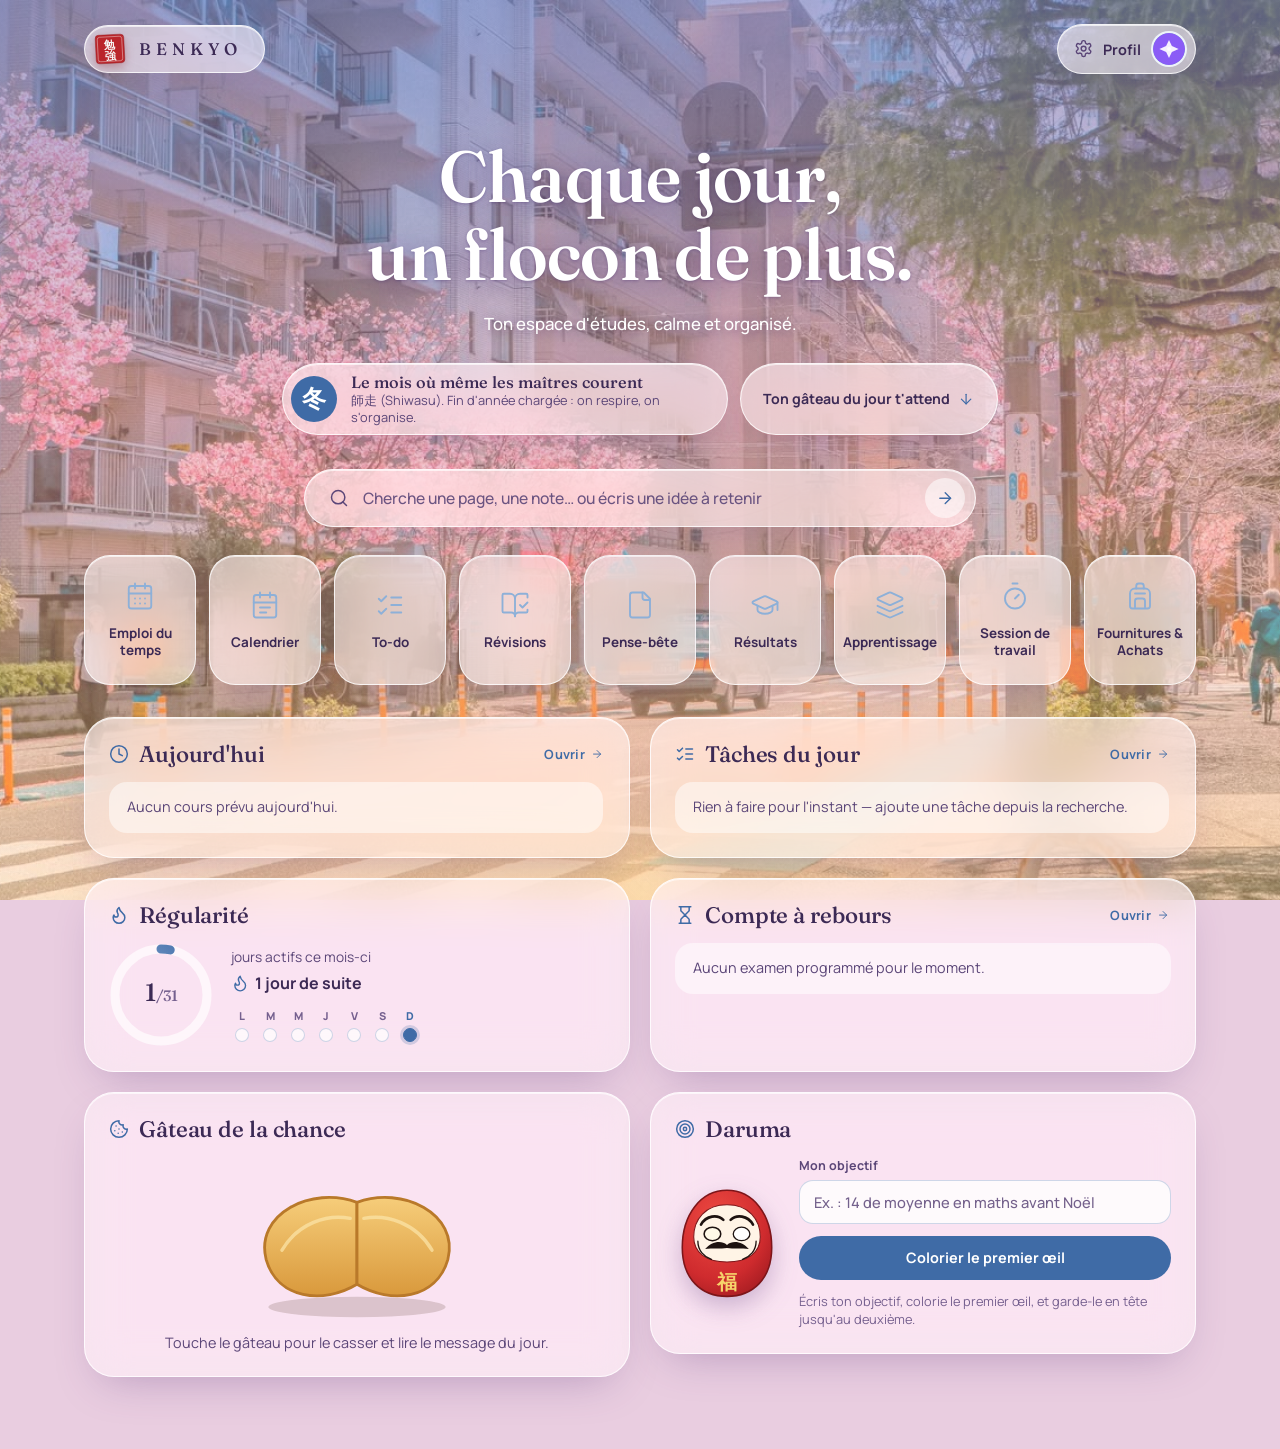
==== commit f38d08c9: "Add files via upload" ====
--- a/index.html
+++ b/index.html
@@ -18,6 +18,12 @@
   <link rel="stylesheet" href="home.css">
   <!-- Chargé sans « defer » : la saison est posée sur <html> avant le premier affichage -->
   <script src="sakura.js"></script>
+  <!-- Thème selon l'heure (aube / midi / crépuscule / nuit) : après les autres feuilles de style -->
+  <link rel="stylesheet" href="heure.css">
+  <script src="heure.js"></script>
+  <!-- Ambiances des jours de fête (31/10, 24-25/12, 31/12, 1/1) : après heure.css / heure.js -->
+  <link rel="stylesheet" href="fete.css">
+  <script src="fete.js"></script>
 </head>
 <body class="home">
 
@@ -110,7 +116,7 @@
       <a class="nav-card glass" href="revisions.html"><svg class="icon"><use href="#i-revise"/></svg>Révisions</a>
       <!-- Les plannings de révisions dont la période est en cours sont insérés ici (voir renderActivePlannings) -->
       <a class="nav-card glass" href="pense-bete.html"><svg class="icon"><use href="#i-note"/></svg>Pense-bête</a>
-      <a class="nav-card glass" href="notes-moyennes.html"><svg class="icon"><use href="#i-grades"/></svg>Notes</a>
+      <a class="nav-card glass" href="notes-moyennes.html"><svg class="icon"><use href="#i-grades"/></svg>Résultats</a>
       <a class="nav-card glass" href="flashcards.html"><svg class="icon"><use href="#i-layers"/></svg>Apprentissage</a>
       <a class="nav-card glass" href="pomodoro.html"><svg class="icon"><use href="#i-timer"/></svg>Session de travail</a>
       <a class="nav-card glass" href="fournitures.html"><svg class="icon"><use href="#i-bag"/></svg>Fournitures &amp; Achats</a>
@@ -387,7 +393,7 @@
       { label: 'To-do', href: 'todo.html', ic: 'todo', kw: 'taches liste a faire devoirs todo' },
       { label: 'Révisions', href: 'revisions.html', ic: 'revise', kw: 'reviser chapitres courbe oubli' },
       { label: 'Pense-bête', href: 'pense-bete.html', ic: 'note', kw: 'notes idees memo' },
-      { label: 'Notes & moyennes', href: 'notes-moyennes.html', ic: 'grades', kw: 'notes moyennes resultats evaluations coefficients' },
+      { label: 'Résultats & moyennes', href: 'notes-moyennes.html', ic: 'grades', kw: 'resultats notes moyennes evaluations coefficients' },
       { label: 'Apprentissage', href: 'flashcards.html', ic: 'layers', kw: 'apprentissage cartes memoriser texte a trous' },
       { label: 'Session de travail', href: 'pomodoro.html', ic: 'timer', kw: 'pomodoro minuteur focus concentration chrono examen blanc concours blanc entrainement session immersive youtube live bilan' },
       { label: 'Fournitures & Achats', href: 'fournitures.html', ic: 'bag', kw: 'fournitures achats materiel liste de courses manuels papeterie fournitures et achats' },
--- a/heure.css
+++ b/heure.css
@@ -0,0 +1,153 @@
+/* =========================================================================
+   BENKYŌ — Thèmes selon l'heure (aube · midi · crépuscule · nuit)
+   -------------------------------------------------------------------------
+   L'attribut data-tod est posé sur <html> par heure.js.
+   À charger APRÈS home.css / style.css / pages.css.
+
+   Règles du jeu :
+   - L'IMAGE DE FOND NE CHANGE JAMAIS (toujours fond-japon.jpg). Seul le voile
+     de couleur par-dessus change, ainsi que le verre, l'encre et les ombres.
+   - Les saisons restent actives : elles gardent leur couleur d'accent
+     (--rose…), la teinte de la photo, les particules et les bandeaux.
+   - Pas de transition sur le fond : le thème ne change qu'une fois par plage
+     horaire, et on évite tout scintillement.
+   ========================================================================= */
+
+/* ---------- Variables communes à toutes les pages ---------- */
+html[data-tod="aube"] {
+  /* Lever du jour : ciel lavande-bleuté en haut, rose au milieu, soleil doré à l'horizon. */
+  --tod-veil: linear-gradient(180deg, rgba(142, 160, 232, .46) 0%, rgba(240, 168, 206, .38) 46%, rgba(255, 206, 150, .34) 100%),
+              radial-gradient(980px 560px at 50% 112%, rgba(255, 220, 130, .70), rgba(255, 176, 128, .28) 44%, transparent 74%);
+  --bg-filter: saturate(1.12) brightness(1.02);
+  --ink: #3c2a55; --ink-soft: #5b4678; --ink-faint: #75608f;
+  --bento-text-primary: #3c2a55; --bento-text-secondary: #4a3664; --bento-text-muted: #5b4678; --bento-text-faint: #75608f;
+  --sh-rgb: 96, 64, 128; --sh-deep-rgb: 70, 44, 110; --haze-rgb: 255, 214, 214;
+  --bg-base: #e9cde0; --bg-wash: rgba(180, 150, 235, .14);
+  --glass: rgba(255, 246, 250, .58); --glass-strong: rgba(255, 248, 251, .82); --glass-edge: rgba(255, 255, 255, .80);
+  --bento-bg: #ead2e2; --bento-bg-soft: #f4e4ee; --bento-sidebar: #fff6fa;
+  --bento-card-bg: rgba(255, 246, 250, .66); --bento-card-bg-strong: rgba(255, 248, 251, .88);
+  --bento-shadow: 0 18px 44px -18px rgba(96, 64, 128, .36), inset 0 1px 0 rgba(255, 255, 255, .72);
+  --bento-shadow-lg: 0 24px 52px -18px rgba(96, 64, 128, .44), inset 0 1px 0 rgba(255, 255, 255, .76);
+}
+
+html[data-tod="midi"] {
+  --tod-veil: linear-gradient(180deg, rgba(255, 252, 246, .22) 0%, rgba(244, 250, 255, .16) 100%);
+  --sh-rgb: 60, 64, 86; --sh-deep-rgb: 40, 44, 66; --haze-rgb: 255, 244, 240;
+  --bg-base: #ece4e8; --bg-wash: rgba(255, 255, 255, .14);
+  --glass: rgba(255, 255, 255, .58); --glass-strong: rgba(255, 255, 255, .82); --glass-edge: rgba(255, 255, 255, .85);
+  --bento-bg: #eee6ea; --bento-bg-soft: #f5eff2; --bento-sidebar: #ffffff;
+  --bento-card-bg: rgba(255, 255, 255, .68); --bento-card-bg-strong: rgba(255, 255, 255, .90);
+  --bento-shadow: 0 18px 44px -18px rgba(60, 64, 86, .30), inset 0 1px 0 rgba(255, 255, 255, .8);
+  --bento-shadow-lg: 0 24px 52px -18px rgba(60, 64, 86, .38), inset 0 1px 0 rgba(255, 255, 255, .85);
+}
+
+html[data-tod="crepuscule"] {
+  /* Coucher de soleil : indigo en haut, violet, rose corail, puis or à l'horizon. */
+  --tod-veil: linear-gradient(180deg, rgba(44, 38, 124, .64) 0%, rgba(122, 56, 156, .48) 36%, rgba(236, 96, 130, .40) 70%, rgba(255, 164, 84, .42) 100%),
+              radial-gradient(980px 560px at 50% 112%, rgba(255, 184, 84, .70), rgba(255, 120, 90, .26) 46%, transparent 76%);
+  --bg-filter: saturate(1.18) brightness(.88) contrast(1.04);
+  --ink: #34204e; --ink-soft: #55396f; --ink-faint: #6e5388;
+  --bento-text-primary: #34204e; --bento-text-secondary: #43285e; --bento-text-muted: #55396f; --bento-text-faint: #6e5388;
+  --sh-rgb: 46, 24, 90; --sh-deep-rgb: 32, 16, 70; --haze-rgb: 255, 160, 140;
+  --bg-base: #6a3f86; --bg-wash: rgba(110, 50, 150, .18);
+  --glass: rgba(251, 240, 250, .62); --glass-strong: rgba(252, 243, 251, .86); --glass-edge: rgba(255, 226, 214, .70);
+  --bento-bg: #5e3a80; --bento-bg-soft: #70478f; --bento-sidebar: #fbf0fa;
+  --bento-card-bg: rgba(251, 240, 250, .68); --bento-card-bg-strong: rgba(252, 243, 251, .90);
+  --bento-shadow: 0 18px 44px -18px rgba(32, 16, 70, .54), inset 0 1px 0 rgba(255, 236, 226, .66);
+  --bento-shadow-lg: 0 24px 52px -18px rgba(32, 16, 70, .62), inset 0 1px 0 rgba(255, 236, 226, .72);
+}
+
+html[data-tod="nuit"] {
+  --tod-veil: linear-gradient(180deg, rgba(12, 16, 50, .68) 0%, rgba(28, 32, 84, .58) 100%),
+              radial-gradient(520px 380px at 84% 6%, rgba(196, 206, 255, .20), transparent 70%);
+  --ink: #1c2246; --ink-soft: #384070; --ink-faint: #4e5688;
+  --bento-text-primary: #1c2246; --bento-text-secondary: #2a3158; --bento-text-muted: #384070; --bento-text-faint: #4e5688;
+  --sh-rgb: 8, 10, 40; --sh-deep-rgb: 8, 10, 36; --haze-rgb: 120, 130, 210;
+  --bg-base: #232a52; --bg-wash: rgba(14, 18, 60, .40);
+  --glass: rgba(224, 230, 251, .66); --glass-strong: rgba(228, 233, 252, .88); --glass-edge: rgba(214, 222, 255, .55);
+  --bento-bg: #232a52; --bento-bg-soft: #2d3562; --bento-sidebar: #e6eafc;
+  --bento-card-bg: rgba(224, 230, 251, .70); --bento-card-bg-strong: rgba(228, 233, 252, .90);
+  --bento-inner-bg: rgba(255, 255, 255, .50); --bento-inner-bg-hover: rgba(255, 255, 255, .76);
+  --bento-border: rgba(214, 222, 255, .55);
+  --bento-shadow: 0 18px 44px -18px rgba(4, 6, 30, .62), inset 0 1px 0 rgba(255, 255, 255, .5);
+  --bento-shadow-lg: 0 24px 52px -18px rgba(4, 6, 30, .70), inset 0 1px 0 rgba(255, 255, 255, .55);
+}
+
+/* ---------- Pages « To-do », « Calendrier », etc. (pages.css) ----------
+   pages.css redéfinit ses variables sur body.pg : on les reprend ici. */
+html[data-tod="aube"] body.pg       { --ink: #3c2a55; --ink-soft: #5b4678; --ink-faint: #75608f; --glass: rgba(255, 246, 250, .62); --glass-strong: rgba(255, 248, 251, .88); --glass-edge: rgba(255, 255, 255, .82); --sh-rgb: 96, 64, 128; }
+html[data-tod="midi"] body.pg       { --glass: rgba(255, 255, 255, .62); --glass-strong: rgba(255, 255, 255, .88); --glass-edge: rgba(255, 255, 255, .88); --sh-rgb: 60, 64, 86; }
+html[data-tod="crepuscule"] body.pg { --ink: #34204e; --ink-soft: #55396f; --ink-faint: #6e5388; --glass: rgba(251, 240, 250, .66); --glass-strong: rgba(252, 243, 251, .90); --glass-edge: rgba(255, 226, 214, .74); --sh-rgb: 46, 24, 90; }
+html[data-tod="nuit"] body.pg       { --ink: #1c2246; --ink-soft: #384070; --ink-faint: #4e5688; --glass: rgba(224, 230, 251, .70); --glass-strong: rgba(228, 233, 252, .90); --glass-edge: rgba(214, 222, 255, .58); --sh-rgb: 8, 10, 40; }
+
+/* ---------- Fond des pages intérieures (style.css) ----------
+   Même photo qu'avant ; seul le voile change selon l'heure. */
+html[data-tod] body::before {
+  background:
+    var(--tod-veil),
+    url('fond-japon.jpg') center / cover no-repeat !important;
+}
+
+/* ---------- Accueil : le voile par-dessus la photo (home.css) ----------
+   La photo (.bg::before) et son filtre de saison ne sont pas touchés. */
+html[data-tod] body.home .bg::after {
+  background:
+    var(--tod-veil),
+    linear-gradient(180deg, rgba(var(--sh-deep-rgb), .34) 0%, rgba(var(--sh-deep-rgb), .10) 34%, rgba(var(--haze-rgb), .10) 60%, rgba(255, 255, 255, 0) 100%);
+}
+
+
+/* ---------- Nuit et crépuscule : textes posés DIRECTEMENT sur le fond ----------
+   Les titres et barres d'onglets de Pomodoro, Pense-bête et Grandes vacances
+   ne sont pas dans une carte de verre : en encre sombre ils disparaîtraient
+   sur le voile nocturne (ou sur le haut indigo du ciel du soir), on les passe en clair. */
+html[data-tod="nuit"] .imm-page-title,
+html[data-tod="crepuscule"] .imm-page-title,
+html[data-tod="nuit"] .pb-head h1,
+html[data-tod="crepuscule"] .pb-head h1,
+html[data-tod="nuit"] #tab-vacation > div:first-child h1,
+html[data-tod="crepuscule"] #tab-vacation > div:first-child h1 {
+  color: #f6f4ff !important; text-shadow: 0 1px 14px rgba(6, 8, 30, .65) !important;
+}
+html[data-tod="nuit"] .pb-head p,
+html[data-tod="crepuscule"] .pb-head p,
+html[data-tod="nuit"] #tab-vacation > div:first-child p,
+html[data-tod="crepuscule"] #tab-vacation > div:first-child p { color: #d8dcf8 !important; }
+html[data-tod="nuit"] .imm-tabbar,
+html[data-tod="crepuscule"] .imm-tabbar,
+html[data-tod="nuit"] #vacation-subtabs,
+html[data-tod="crepuscule"] #vacation-subtabs { border-color: rgba(214, 222, 255, .35) !important; }
+html[data-tod="nuit"] .imm-tabbar > button,
+html[data-tod="crepuscule"] .imm-tabbar > button,
+html[data-tod="nuit"] #vacation-subtabs .subtab-btn,
+html[data-tod="crepuscule"] #vacation-subtabs .subtab-btn { color: #dde0ff !important; }
+html[data-tod="nuit"] .imm-tabbar > button.text-brand-purple,
+html[data-tod="crepuscule"] .imm-tabbar > button.text-brand-purple { color: #ffc6dc !important; border-color: #ffc6dc !important; }
+html[data-tod="nuit"] #vacation-subtabs .subtab-btn.is-active-emerald,
+html[data-tod="crepuscule"] #vacation-subtabs .subtab-btn.is-active-emerald { color: #7fe3bd !important; border-bottom-color: #7fe3bd !important; }
+
+/* ---------- Lucioles du soir (créées par heure.js au crépuscule et la nuit) ----------
+   Derrière les cartes, sans clic. Pas de lucioles les jours de fête (le décor de fête prend la place). */
+.tod-fireflies { position: fixed; inset: 0; z-index: -1; pointer-events: none; overflow: hidden; contain: layout paint; }
+.tod-fly {
+  position: absolute; left: var(--x, 50vw); top: var(--y, 60vh);
+  width: var(--s, 5px); height: var(--s, 5px); border-radius: 50%; opacity: 0; will-change: transform, opacity;
+  background: radial-gradient(circle, #fffde0 0%, #fff08a 42%, #cfe84e 100%);
+  box-shadow: 0 0 5px 2px rgba(255, 244, 140, .9), 0 0 16px 7px rgba(214, 238, 90, .5), 0 0 34px 14px rgba(190, 230, 80, .2);
+  animation:
+    tod-fly-move var(--mv, 20s) ease-in-out var(--d1, 0s) infinite,
+    tod-fly-blink var(--bl, 3.600s) ease-in-out var(--d2, 0s) infinite;
+}
+@keyframes tod-fly-move {
+  0%, 100% { transform: translate(0, 0); }
+  25%      { transform: translate(var(--dx, 10vw), calc(var(--dy, 8vh) * -1)); }
+  50%      { transform: translate(calc(var(--dx, 10vw) * .35), var(--dy, 8vh)); }
+  75%      { transform: translate(calc(var(--dx, 10vw) * -.8), calc(var(--dy, 8vh) * .4)); }
+}
+@keyframes tod-fly-blink {
+  0%, 100% { opacity: 0; }
+  30%, 58% { opacity: var(--op, .95); }
+}
+@media (prefers-reduced-motion: reduce) {
+  .tod-fly { animation: none; opacity: .6; }
+}
--- a/fete.css
+++ b/fete.css
@@ -0,0 +1,334 @@
+/* =========================================================================
+   BENKYŌ — Ambiances des jours de fête
+   (Halloween · veille de Noël · Noël · Saint-Sylvestre · Nouvel An)
+   -------------------------------------------------------------------------
+   L'attribut data-fete est posé sur <html> par fete.js, le jour J seulement.
+   À charger APRÈS heure.css : le thème de fête prend alors le dessus sur le
+   thème de l'heure (même liste de variables, donc rien ne « fuit »).
+
+   Règles du jeu (les mêmes que heure.css) :
+   - L'IMAGE DE FOND NE CHANGE JAMAIS (toujours fond-japon.jpg) ; sur
+     l'accueil elle reçoit seulement une teinte, comme avec les saisons.
+   - Tous les thèmes de fête ont un voile SOMBRE : le texte posé directement
+     sur le fond est clair, le verre des cartes reste clair, encre foncée.
+   - Le décor (citrouilles, flocons, étincelles…) est derrière les cartes,
+     ne reçoit aucun clic et s'arrête si « réduire les animations » est activé.
+   - Aperçu : ?fete=halloween | veille-noel | noel | sylvestre | nouvel-an
+   ========================================================================= */
+
+/* ---------- Halloween · 31 octobre — violet nuit, orange citrouille ---------- */
+html[data-fete="halloween"] {
+  --tod-veil: linear-gradient(180deg, rgba(24, 10, 44, .74) 0%, rgba(58, 22, 70, .58) 56%, rgba(120, 52, 20, .46) 100%),
+              radial-gradient(900px 520px at 50% 110%, rgba(255, 130, 30, .42), transparent 70%);
+  --ink: #2b1636; --ink-soft: #4a2a58; --ink-faint: #62407a;
+  --bento-text-primary: #2b1636; --bento-text-secondary: #2b1636; --bento-text-muted: #4a2a58; --bento-text-faint: #62407a;
+  --sh-rgb: 20, 8, 36; --sh-deep-rgb: 16, 6, 30; --haze-rgb: 255, 150, 60;
+  --bg-base: #2a1636; --bg-wash: rgba(60, 20, 80, .30); --bg-filter: brightness(.82) saturate(.75) hue-rotate(-14deg);
+  --glass: rgba(255, 241, 226, .68); --glass-strong: rgba(255, 244, 232, .88); --glass-edge: rgba(255, 214, 170, .60);
+  --bento-bg: #2a1636; --bento-bg-soft: #3a2050; --bento-sidebar: #fff1e2;
+  --bento-card-bg: rgba(255, 241, 226, .70); --bento-card-bg-strong: rgba(255, 244, 232, .90);
+  --bento-inner-bg: rgba(255, 255, 255, .50); --bento-inner-bg-hover: rgba(255, 255, 255, .76);
+  --bento-border: rgba(255, 190, 120, .50);
+  --bento-shadow: 0 18px 44px -18px rgba(20, 8, 36, .62), inset 0 1px 0 rgba(255, 255, 255, .5);
+  --bento-shadow-lg: 0 24px 52px -18px rgba(20, 8, 36, .70), inset 0 1px 0 rgba(255, 255, 255, .55);
+  --rose: #d9631a; --rose-rgb: 217, 99, 26; --rose-soft: #f0a15e; --rose-pale: #fde3c8; --rose-dark: #b04e10;
+  --grad-a: #ffb26b; --grad-b: #d9631a;
+  --fete-accent: #d9631a;
+}
+
+/* ---------- Veille de Noël · 24 décembre — bleu nuit étoilée, or chaud ---------- */
+html[data-fete="veille-noel"] {
+  --tod-veil: linear-gradient(180deg, rgba(10, 20, 58, .72) 0%, rgba(22, 40, 96, .56) 62%, rgba(150, 100, 50, .34) 100%),
+              radial-gradient(900px 520px at 50% 112%, rgba(255, 196, 110, .40), transparent 70%);
+  --ink: #17264a; --ink-soft: #32466f; --ink-faint: #4c6088;
+  --bento-text-primary: #17264a; --bento-text-secondary: #17264a; --bento-text-muted: #32466f; --bento-text-faint: #4c6088;
+  --sh-rgb: 6, 12, 40; --sh-deep-rgb: 6, 12, 38; --haze-rgb: 255, 214, 150;
+  --bg-base: #16264a; --bg-wash: rgba(14, 30, 80, .30); --bg-filter: saturate(.35) brightness(.78) hue-rotate(190deg);
+  --glass: rgba(236, 242, 255, .68); --glass-strong: rgba(240, 245, 255, .88); --glass-edge: rgba(255, 232, 190, .58);
+  --bento-bg: #16264a; --bento-bg-soft: #223562; --bento-sidebar: #eef3ff;
+  --bento-card-bg: rgba(236, 242, 255, .70); --bento-card-bg-strong: rgba(240, 245, 255, .90);
+  --bento-inner-bg: rgba(255, 255, 255, .50); --bento-inner-bg-hover: rgba(255, 255, 255, .76);
+  --bento-border: rgba(255, 226, 170, .46);
+  --bento-shadow: 0 18px 44px -18px rgba(6, 12, 40, .62), inset 0 1px 0 rgba(255, 255, 255, .5);
+  --bento-shadow-lg: 0 24px 52px -18px rgba(6, 12, 40, .70), inset 0 1px 0 rgba(255, 255, 255, .55);
+  --rose: #b8801f; --rose-rgb: 184, 128, 31; --rose-soft: #e8c070; --rose-pale: #fbefcf; --rose-dark: #946414;
+  --grad-a: #f2d58a; --grad-b: #b8801f;
+  --fete-accent: #b8801f;
+}
+
+/* ---------- Noël · 25 décembre — rouge houx, vert sapin, or ---------- */
+html[data-fete="noel"] {
+  --tod-veil: linear-gradient(180deg, rgba(110, 14, 34, .66) 0%, rgba(70, 22, 40, .54) 55%, rgba(16, 70, 46, .56) 100%),
+              radial-gradient(800px 480px at 50% 112%, rgba(255, 210, 120, .30), transparent 70%);
+  --ink: #3a1420; --ink-soft: #5e2a36; --ink-faint: #7a4450;
+  --bento-text-primary: #3a1420; --bento-text-secondary: #3a1420; --bento-text-muted: #5e2a36; --bento-text-faint: #7a4450;
+  --sh-rgb: 60, 8, 20; --sh-deep-rgb: 50, 6, 18; --haze-rgb: 255, 190, 160;
+  --bg-base: #4a1424; --bg-wash: rgba(120, 16, 40, .24); --bg-filter: saturate(.55) brightness(.84) hue-rotate(-28deg);
+  --glass: rgba(255, 244, 238, .70); --glass-strong: rgba(255, 246, 241, .89); --glass-edge: rgba(255, 226, 190, .62);
+  --bento-bg: #4a1424; --bento-bg-soft: #5c2030; --bento-sidebar: #fff4ee;
+  --bento-card-bg: rgba(255, 244, 238, .72); --bento-card-bg-strong: rgba(255, 246, 241, .91);
+  --bento-inner-bg: rgba(255, 255, 255, .50); --bento-inner-bg-hover: rgba(255, 255, 255, .76);
+  --bento-border: rgba(255, 214, 160, .50);
+  --bento-shadow: 0 18px 44px -18px rgba(60, 8, 20, .62), inset 0 1px 0 rgba(255, 255, 255, .5);
+  --bento-shadow-lg: 0 24px 52px -18px rgba(60, 8, 20, .70), inset 0 1px 0 rgba(255, 255, 255, .55);
+  --rose: #b3202f; --rose-rgb: 179, 32, 47; --rose-soft: #e88a94; --rose-pale: #fbd9dd; --rose-dark: #8f1824;
+  --grad-a: #f08a96; --grad-b: #b3202f;
+  --fete-accent: #b3202f;
+}
+
+/* ---------- Saint-Sylvestre · 31 décembre — nuit de feu d'artifice, champagne ---------- */
+html[data-fete="sylvestre"] {
+  --tod-veil: linear-gradient(180deg, rgba(14, 10, 46, .76) 0%, rgba(40, 24, 90, .60) 60%, rgba(120, 70, 120, .38) 100%),
+              radial-gradient(900px 520px at 50% 112%, rgba(255, 200, 120, .34), transparent 70%);
+  --ink: #2a2340; --ink-soft: #463d66; --ink-faint: #605782;
+  --bento-text-primary: #2a2340; --bento-text-secondary: #2a2340; --bento-text-muted: #463d66; --bento-text-faint: #605782;
+  --sh-rgb: 10, 6, 40; --sh-deep-rgb: 10, 6, 36; --haze-rgb: 200, 160, 255;
+  --bg-base: #1d1a45; --bg-wash: rgba(30, 20, 90, .30); --bg-filter: saturate(.4) brightness(.76) hue-rotate(230deg);
+  --glass: rgba(250, 245, 236, .68); --glass-strong: rgba(252, 248, 240, .88); --glass-edge: rgba(255, 228, 170, .58);
+  --bento-bg: #1d1a45; --bento-bg-soft: #2a2560; --bento-sidebar: #faf5ec;
+  --bento-card-bg: rgba(250, 245, 236, .70); --bento-card-bg-strong: rgba(252, 248, 240, .90);
+  --bento-inner-bg: rgba(255, 255, 255, .50); --bento-inner-bg-hover: rgba(255, 255, 255, .76);
+  --bento-border: rgba(255, 220, 150, .48);
+  --bento-shadow: 0 18px 44px -18px rgba(10, 6, 40, .62), inset 0 1px 0 rgba(255, 255, 255, .5);
+  --bento-shadow-lg: 0 24px 52px -18px rgba(10, 6, 40, .70), inset 0 1px 0 rgba(255, 255, 255, .55);
+  --rose: #8a5cc4; --rose-rgb: 138, 92, 196; --rose-soft: #bda0e8; --rose-pale: #e9defa; --rose-dark: #6e44a6;
+  --grad-a: #d3bcf2; --grad-b: #8a5cc4;
+  --fete-accent: #8a5cc4;
+}
+
+/* ---------- Nouvel An · 1er janvier — premier lever de soleil (hatsuhinode), rouge et or ---------- */
+html[data-fete="nouvel-an"] {
+  --tod-veil: linear-gradient(180deg, rgba(130, 20, 44, .62) 0%, rgba(196, 70, 70, .42) 58%, rgba(252, 178, 84, .38) 100%),
+              radial-gradient(900px 560px at 50% 112%, rgba(255, 214, 120, .52), transparent 70%);
+  --ink: #4a1a24; --ink-soft: #6e3340; --ink-faint: #884c58;
+  --bento-text-primary: #4a1a24; --bento-text-secondary: #4a1a24; --bento-text-muted: #6e3340; --bento-text-faint: #884c58;
+  --sh-rgb: 90, 18, 34; --sh-deep-rgb: 70, 12, 28; --haze-rgb: 255, 200, 150;
+  --bg-base: #5a1a2c; --bg-wash: rgba(160, 30, 50, .20); --bg-filter: saturate(.8) brightness(.9) hue-rotate(-12deg);
+  --glass: rgba(255, 247, 240, .70); --glass-strong: rgba(255, 249, 244, .89); --glass-edge: rgba(255, 232, 190, .66);
+  --bento-bg: #5a1a2c; --bento-bg-soft: #702638; --bento-sidebar: #fff7f0;
+  --bento-card-bg: rgba(255, 247, 240, .72); --bento-card-bg-strong: rgba(255, 249, 244, .91);
+  --bento-inner-bg: rgba(255, 255, 255, .50); --bento-inner-bg-hover: rgba(255, 255, 255, .76);
+  --bento-border: rgba(255, 222, 170, .52);
+  --bento-shadow: 0 18px 44px -18px rgba(90, 18, 34, .62), inset 0 1px 0 rgba(255, 255, 255, .5);
+  --bento-shadow-lg: 0 24px 52px -18px rgba(90, 18, 34, .70), inset 0 1px 0 rgba(255, 255, 255, .55);
+  --rose: #c1272d; --rose-rgb: 193, 39, 45; --rose-soft: #ec8c8f; --rose-pale: #fcdcdc; --rose-dark: #9d1c21;
+  --grad-a: #f5a5a8; --grad-b: #c1272d;
+  --fete-accent: #c1272d;
+}
+
+/* ---------- Pages « To-do », « Calendrier », etc. (pages.css) ---------- */
+html[data-fete="halloween"] body.pg { --ink: #2b1636; --ink-soft: #4a2a58; --ink-faint: #62407a; --glass: rgba(255, 241, 226, .68); --glass-strong: rgba(255, 244, 232, .88); --glass-edge: rgba(255, 214, 170, .60); --sh-rgb: 20, 8, 36; }
+html[data-fete="veille-noel"] body.pg { --ink: #17264a; --ink-soft: #32466f; --ink-faint: #4c6088; --glass: rgba(236, 242, 255, .68); --glass-strong: rgba(240, 245, 255, .88); --glass-edge: rgba(255, 232, 190, .58); --sh-rgb: 6, 12, 40; }
+html[data-fete="noel"] body.pg { --ink: #3a1420; --ink-soft: #5e2a36; --ink-faint: #7a4450; --glass: rgba(255, 244, 238, .70); --glass-strong: rgba(255, 246, 241, .89); --glass-edge: rgba(255, 226, 190, .62); --sh-rgb: 60, 8, 20; }
+html[data-fete="sylvestre"] body.pg { --ink: #2a2340; --ink-soft: #463d66; --ink-faint: #605782; --glass: rgba(250, 245, 236, .68); --glass-strong: rgba(252, 248, 240, .88); --glass-edge: rgba(255, 228, 170, .58); --sh-rgb: 10, 6, 40; }
+html[data-fete="nouvel-an"] body.pg { --ink: #4a1a24; --ink-soft: #6e3340; --ink-faint: #884c58; --glass: rgba(255, 247, 240, .70); --glass-strong: rgba(255, 249, 244, .89); --glass-edge: rgba(255, 232, 190, .66); --sh-rgb: 90, 18, 34; }
+
+/* ---------- Fond des pages intérieures et de l'accueil : même voile que heure.css ---------- */
+html[data-fete] body::before {
+  background:
+    var(--tod-veil),
+    url('fond-japon.jpg') center / cover no-repeat !important;
+}
+html[data-fete] body.home .bg::after {
+  background:
+    var(--tod-veil),
+    linear-gradient(180deg, rgba(var(--sh-deep-rgb), .34) 0%, rgba(var(--sh-deep-rgb), .10) 34%, rgba(var(--haze-rgb), .10) 60%, rgba(255, 255, 255, 0) 100%);
+}
+
+/* ---------- Textes posés DIRECTEMENT sur le fond (pas dans une carte de verre) ----------
+   Voile sombre : on les passe en clair, comme heure.css le fait la nuit. */
+html[data-fete="halloween"] .imm-page-title,
+html[data-fete="veille-noel"] .imm-page-title,
+html[data-fete="noel"] .imm-page-title,
+html[data-fete="sylvestre"] .imm-page-title,
+html[data-fete="nouvel-an"] .imm-page-title {
+  color: #fff7ee !important; text-shadow: 0 1px 14px rgba(var(--sh-deep-rgb), .70) !important;
+}
+html[data-fete="halloween"] .pb-head h1,
+html[data-fete="veille-noel"] .pb-head h1,
+html[data-fete="noel"] .pb-head h1,
+html[data-fete="sylvestre"] .pb-head h1,
+html[data-fete="nouvel-an"] .pb-head h1 {
+  color: #fff7ee !important; text-shadow: 0 1px 14px rgba(var(--sh-deep-rgb), .70) !important;
+}
+html[data-fete="halloween"] #tab-vacation > div:first-child h1,
+html[data-fete="veille-noel"] #tab-vacation > div:first-child h1,
+html[data-fete="noel"] #tab-vacation > div:first-child h1,
+html[data-fete="sylvestre"] #tab-vacation > div:first-child h1,
+html[data-fete="nouvel-an"] #tab-vacation > div:first-child h1 {
+  color: #fff7ee !important; text-shadow: 0 1px 14px rgba(var(--sh-deep-rgb), .70) !important;
+}
+html[data-fete="halloween"] .pb-head p,
+html[data-fete="veille-noel"] .pb-head p,
+html[data-fete="noel"] .pb-head p,
+html[data-fete="sylvestre"] .pb-head p,
+html[data-fete="nouvel-an"] .pb-head p {
+  color: #f1e4dc !important;
+}
+html[data-fete="halloween"] #tab-vacation > div:first-child p,
+html[data-fete="veille-noel"] #tab-vacation > div:first-child p,
+html[data-fete="noel"] #tab-vacation > div:first-child p,
+html[data-fete="sylvestre"] #tab-vacation > div:first-child p,
+html[data-fete="nouvel-an"] #tab-vacation > div:first-child p {
+  color: #f1e4dc !important;
+}
+html[data-fete="halloween"] .imm-tabbar,
+html[data-fete="veille-noel"] .imm-tabbar,
+html[data-fete="noel"] .imm-tabbar,
+html[data-fete="sylvestre"] .imm-tabbar,
+html[data-fete="nouvel-an"] .imm-tabbar {
+  border-color: rgba(255, 240, 225, .38) !important;
+}
+html[data-fete="halloween"] #vacation-subtabs,
+html[data-fete="veille-noel"] #vacation-subtabs,
+html[data-fete="noel"] #vacation-subtabs,
+html[data-fete="sylvestre"] #vacation-subtabs,
+html[data-fete="nouvel-an"] #vacation-subtabs {
+  border-color: rgba(255, 240, 225, .38) !important;
+}
+html[data-fete="halloween"] .imm-tabbar > button,
+html[data-fete="veille-noel"] .imm-tabbar > button,
+html[data-fete="noel"] .imm-tabbar > button,
+html[data-fete="sylvestre"] .imm-tabbar > button,
+html[data-fete="nouvel-an"] .imm-tabbar > button {
+  color: #f4e8e0 !important;
+}
+html[data-fete="halloween"] #vacation-subtabs .subtab-btn,
+html[data-fete="veille-noel"] #vacation-subtabs .subtab-btn,
+html[data-fete="noel"] #vacation-subtabs .subtab-btn,
+html[data-fete="sylvestre"] #vacation-subtabs .subtab-btn,
+html[data-fete="nouvel-an"] #vacation-subtabs .subtab-btn {
+  color: #f4e8e0 !important;
+}
+html[data-fete="halloween"] .imm-tabbar > button.text-brand-purple,
+html[data-fete="veille-noel"] .imm-tabbar > button.text-brand-purple,
+html[data-fete="noel"] .imm-tabbar > button.text-brand-purple,
+html[data-fete="sylvestre"] .imm-tabbar > button.text-brand-purple,
+html[data-fete="nouvel-an"] .imm-tabbar > button.text-brand-purple { color: #ffd0a8 !important; border-color: #ffd0a8 !important; }
+html[data-fete="halloween"] #vacation-subtabs .subtab-btn.is-active-emerald,
+html[data-fete="veille-noel"] #vacation-subtabs .subtab-btn.is-active-emerald,
+html[data-fete="noel"] #vacation-subtabs .subtab-btn.is-active-emerald,
+html[data-fete="sylvestre"] #vacation-subtabs .subtab-btn.is-active-emerald,
+html[data-fete="nouvel-an"] #vacation-subtabs .subtab-btn.is-active-emerald { color: #9ff0c8 !important; border-bottom-color: #9ff0c8 !important; }
+
+/* =========================================================================
+   Décor flottant (créé par fete.js : <div class="fete-decor">)
+   Derrière les cartes (z-index -1), sans clic, plafonné à ~18 éléments.
+   ========================================================================= */
+.fete-decor {
+  position: fixed; inset: 0; z-index: -1; pointer-events: none; overflow: hidden;
+  contain: layout paint;
+}
+.fete-item {
+  position: absolute; left: var(--x, 50vw); top: 0;
+  width: calc(var(--s, 30px) * var(--k, 1)); height: calc(var(--s, 30px) * var(--k, 1));
+  opacity: 0; will-change: transform, opacity;
+  animation-duration: var(--dur, 16s); animation-delay: var(--delay, 0s);
+  animation-iteration-count: infinite; animation-timing-function: linear;
+}
+@media (min-width: 1000px) { .fete-decor { --k: 1.3; } }
+.fs-ghost { filter: drop-shadow(0 0 10px rgba(255, 255, 255, .55)); }
+.fs-star, .fs-firework, .fs-snow { filter: drop-shadow(0 0 5px rgba(255, 240, 200, .7)); }
+.fs-pumpkin, .fs-bauble, .fs-gift, .fs-tree, .fs-ume, .fs-bat, .fs-confetti { filter: drop-shadow(0 3px 5px rgba(0, 0, 0, .28)); }
+.fete-item svg { display: block; width: 100%; height: 100%; overflow: visible; }
+.fete-item:has(svg[viewBox="0 0 100 40"]) { height: calc(var(--s, 30px) * var(--k, 1) * .4); }
+.fete-item:has(svg[viewBox="0 0 10 16"]) { height: calc(var(--s, 30px) * var(--k, 1) * 1.6); }
+.fete-item:has(svg[viewBox="0 0 40 52"]) { height: calc(var(--s, 30px) * var(--k, 1) * 1.3); }
+
+/* tombe du haut vers le bas, en se balançant */
+.fete-fall { animation-name: fete-fall; }
+@keyframes fete-fall {
+  0%   { transform: translate3d(0, -14vh, 0) rotate(0deg); opacity: 0; }
+  8%   { opacity: var(--op, .8); }
+  50%  { transform: translate3d(calc(var(--dx, 4vw) * .5), 50vh, 0) rotate(calc(var(--rot, 90deg) * .5)); }
+  92%  { opacity: var(--op, .8); }
+  100% { transform: translate3d(var(--dx, 4vw), 112vh, 0) rotate(var(--rot, 180deg)); opacity: 0; }
+}
+
+/* monte du bas vers le haut, doucement */
+.fete-rise { animation-name: fete-rise; }
+@keyframes fete-rise {
+  0%   { transform: translate3d(0, 112vh, 0) rotate(-6deg); opacity: 0; }
+  10%  { opacity: var(--op, .7); }
+  30%  { transform: translate3d(calc(var(--dx, 4vw) * .6), 78vh, 0) rotate(6deg); }
+  60%  { transform: translate3d(calc(var(--dx, 4vw) * -.4), 42vh, 0) rotate(-6deg); }
+  90%  { opacity: var(--op, .7); }
+  100% { transform: translate3d(var(--dx, 4vw), -16vh, 0) rotate(4deg); opacity: 0; }
+}
+
+/* traverse l'écran de gauche à droite (ou l'inverse) en ondulant — chauves-souris */
+.fete-drift { top: var(--y, 20vh); animation-name: fete-drift; }
+.fete-drift svg { transform: scaleX(var(--flip, 1)); animation: fete-flap calc(var(--dur, 16s) / 22) ease-in-out infinite alternate; transform-origin: 50% 60%; }
+@keyframes fete-drift {
+  0%   { transform: translate3d(-18vw, 0, 0); opacity: 0; }
+  6%   { opacity: var(--op, .8); }
+  25%  { transform: translate3d(22vw, -7vh, 0); }
+  50%  { transform: translate3d(52vw, 5vh, 0); }
+  75%  { transform: translate3d(82vw, -6vh, 0); }
+  94%  { opacity: var(--op, .8); }
+  100% { transform: translate3d(114vw, 2vh, 0); opacity: 0; }
+}
+@keyframes fete-flap {
+  from { transform: scaleX(var(--flip, 1)) scaleY(1); }
+  to   { transform: scaleX(var(--flip, 1)) scaleY(.72); }
+}
+
+/* scintille sur place */
+.fete-twinkle { top: var(--y, 20vh); animation-name: fete-twinkle; animation-timing-function: ease-in-out; }
+@keyframes fete-twinkle {
+  0%, 100% { transform: scale(.25) rotate(0deg); opacity: 0; }
+  50%      { transform: scale(1) rotate(45deg); opacity: var(--op, .9); }
+}
+
+/* feu d'artifice : une gerbe qui s'ouvre puis s'éteint */
+.fete-burst { top: var(--y, 20vh); animation-name: fete-burst; animation-timing-function: cubic-bezier(.2, .7, .3, 1); }
+@keyframes fete-burst {
+  0%   { transform: scale(.15); opacity: 0; }
+  8%   { opacity: var(--op, .9); }
+  38%  { transform: scale(1); opacity: var(--op, .9); }
+  62%  { transform: scale(1.12); opacity: 0; }
+  100% { transform: scale(1.12); opacity: 0; }
+}
+
+/* lune orange d'Halloween */
+.fete-moon {
+  position: absolute; right: 7vw; top: 7vh; width: clamp(90px, 15vmin, 190px); aspect-ratio: 1; border-radius: 50%;
+  box-shadow: 0 0 60px 18px rgba(255, 170, 70, .34), 0 0 160px 60px rgba(255, 130, 40, .18);
+  opacity: .85;
+}
+.fete-moon svg { display: block; width: 100%; height: 100%; }
+/* halo doré en bas (veille de Noël, Saint-Sylvestre) */
+.fete-glow {
+  position: absolute; left: 50%; bottom: -30vh; width: 120vw; height: 60vh; transform: translateX(-50%);
+  background: radial-gradient(closest-side, rgba(255, 206, 120, .32), transparent);
+}
+/* soleil rouge du premier matin de l'année */
+.fete-sun {
+  position: absolute; left: 50%; bottom: -14vmin; width: clamp(220px, 44vmin, 520px); aspect-ratio: 1; border-radius: 50%;
+  transform: translateX(-50%);
+  background: radial-gradient(circle at 50% 42%, #ff6a55 0%, #e03a3c 58%, #c1272d 100%);
+  box-shadow: 0 0 80px 26px rgba(255, 150, 90, .38), 0 0 220px 90px rgba(255, 190, 110, .22);
+  opacity: .72; animation: fete-sunrise 2.4s cubic-bezier(.2, .8, .2, 1) both;
+}
+.fete-sun::before {
+  content: ''; position: absolute; inset: -42%; border-radius: 50%; z-index: -1;
+  background: repeating-conic-gradient(from 0deg, rgba(255, 226, 160, .30) 0deg 5deg, transparent 5deg 15deg);
+  -webkit-mask: radial-gradient(closest-side, transparent 38%, #000 52%, transparent 100%);
+          mask: radial-gradient(closest-side, transparent 38%, #000 52%, transparent 100%);
+  animation: fete-rays 140s linear infinite;
+}
+@keyframes fete-rays { to { transform: rotate(360deg); } }
+@keyframes fete-sunrise { from { transform: translate(-50%, 36%); opacity: 0; } to { transform: translate(-50%, 0); opacity: .72; } }
+
+@media (max-width: 640px) {
+  .fete-moon { right: 5vw; top: 4vh; }
+  .fete-sun  { bottom: -10vmin; }
+}
+
+/* Mouvement réduit : le décor reste, mais immobile et discret. */
+@media (prefers-reduced-motion: reduce) {
+  .fete-item { animation: none !important; opacity: calc(var(--op, .8) * .55); top: var(--y, 20vh); transform: none; }
+  .fete-item svg { animation: none !important; }
+  .fete-sun { animation: none; }
+  .fete-sun::before { animation: none; }
+}
